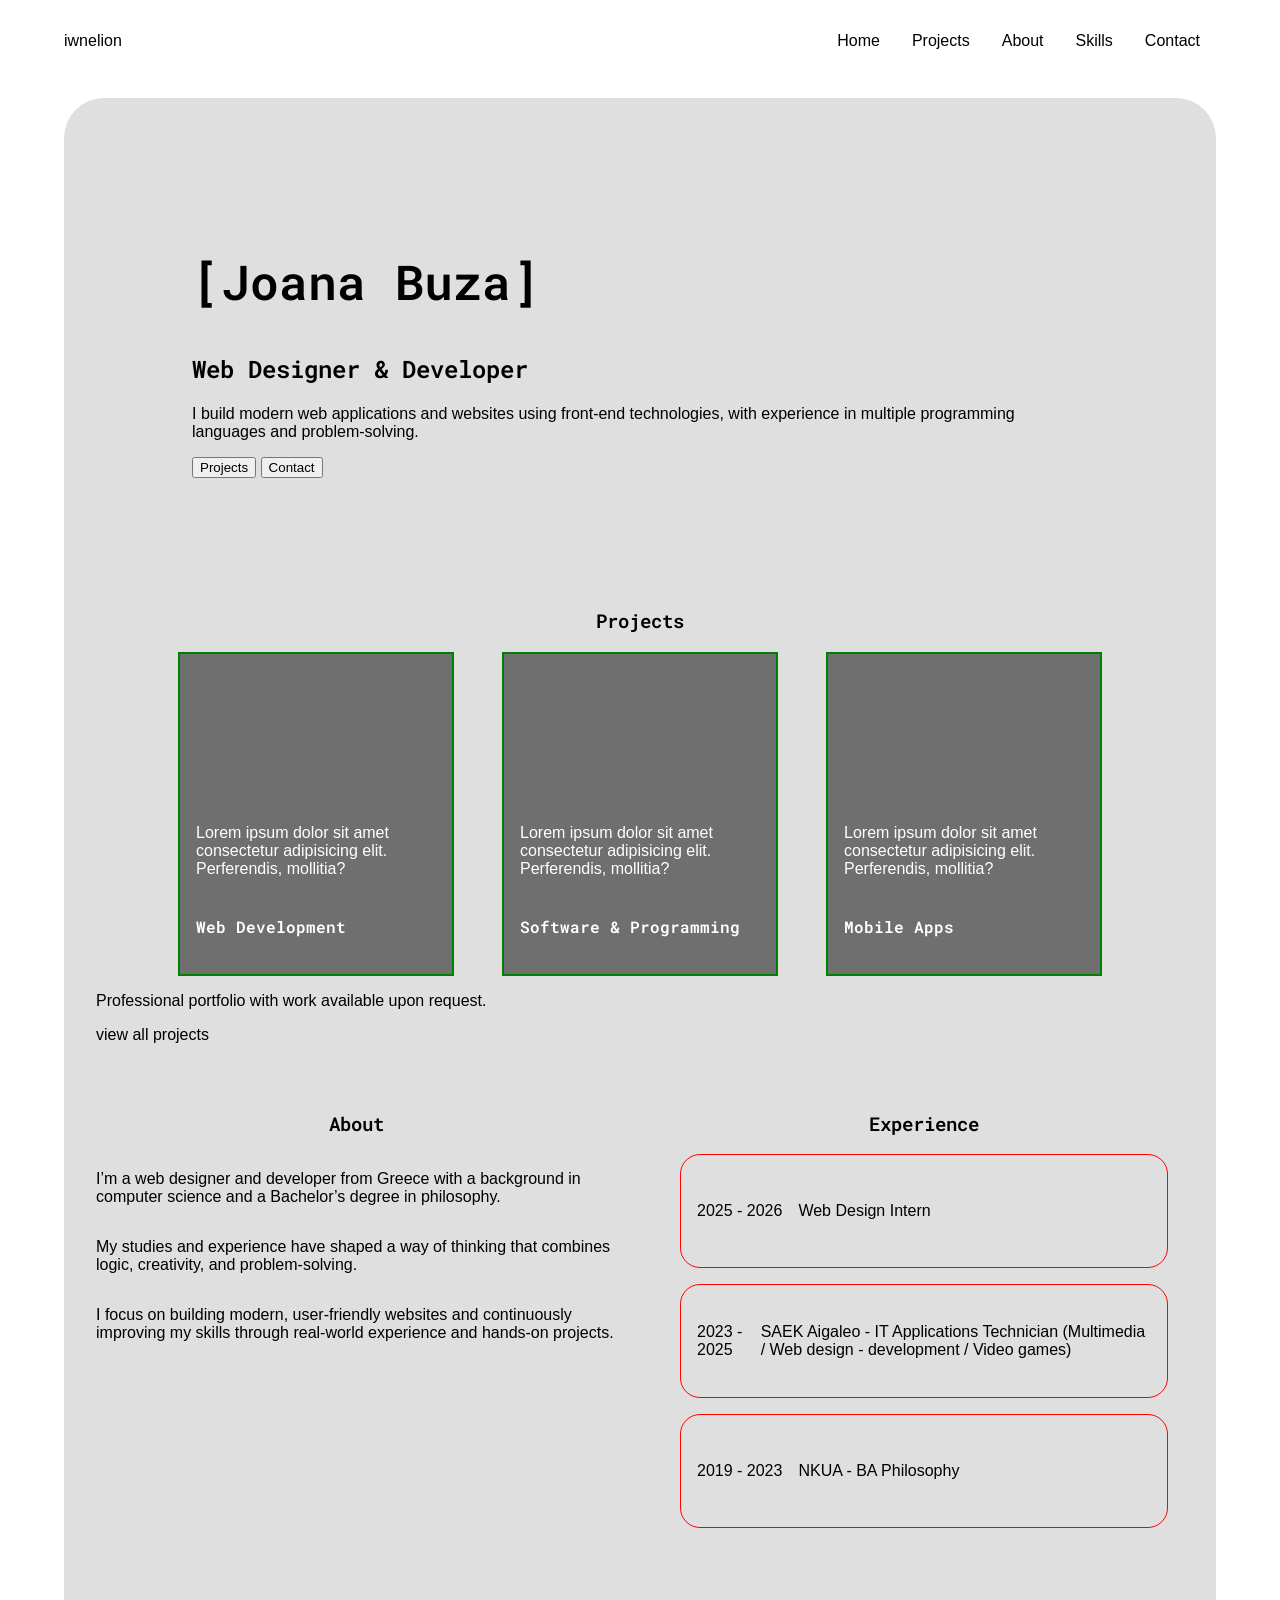
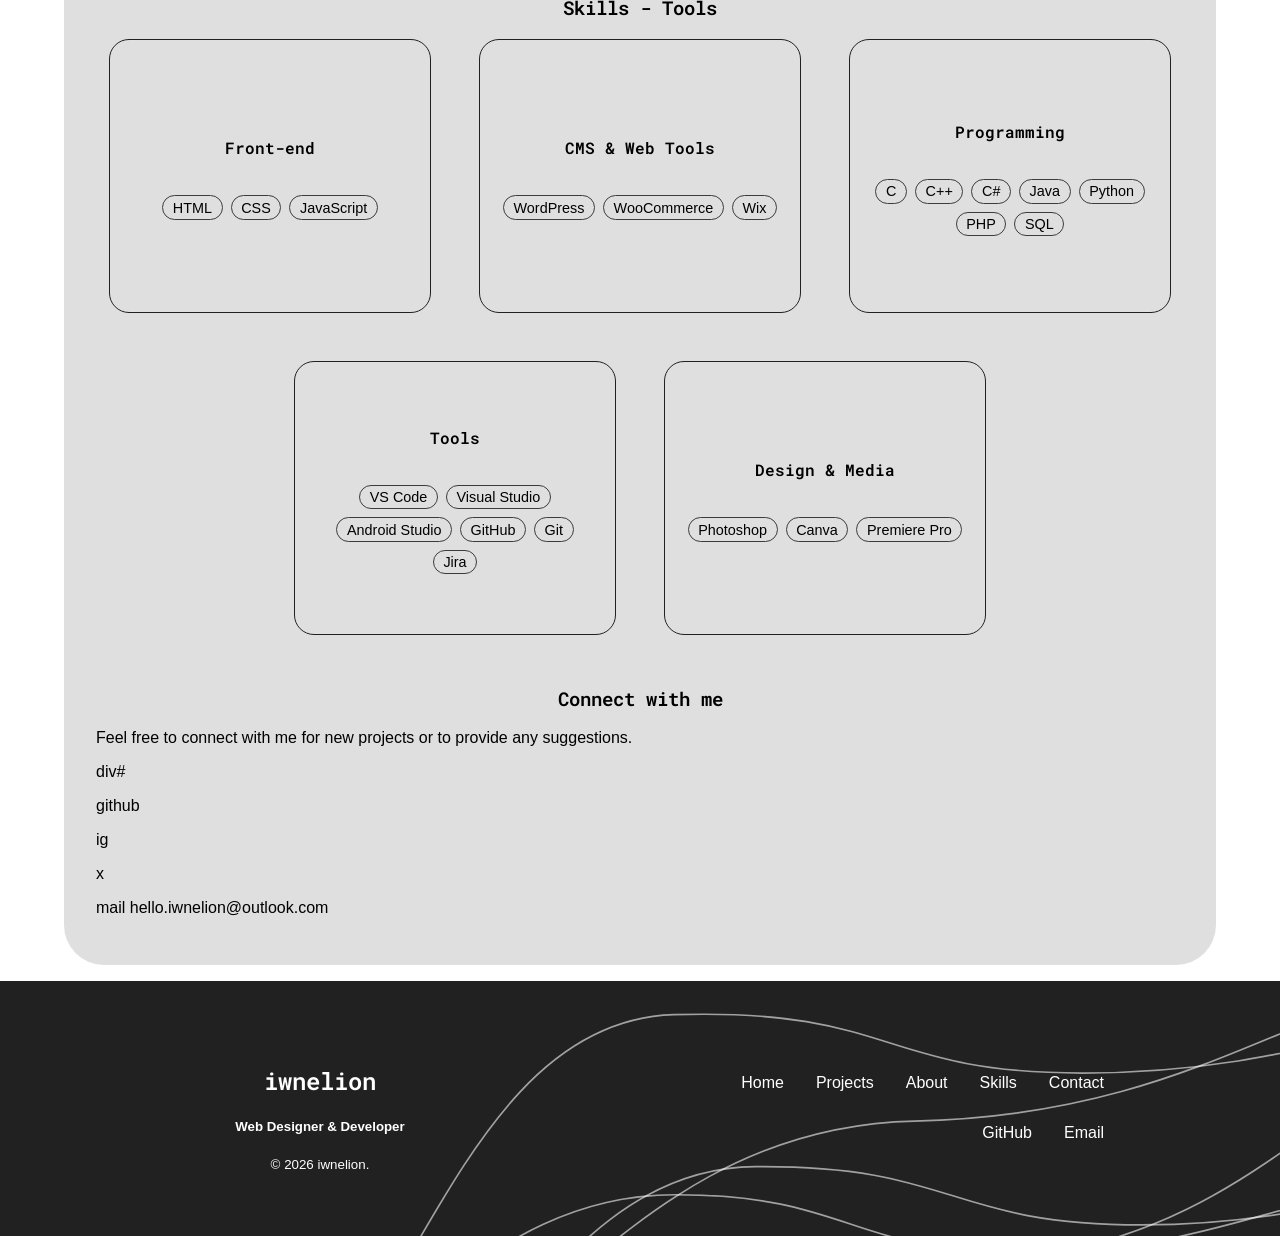
==== index.html @ 9cb90984 "added urls to nav and buttons" ====
<!DOCTYPE html>
<html lang="en">
<head>
    <meta charset="UTF-8">
    <meta name="viewport" content="width=device-width, initial-scale=1.0">
    <title>iwnelion</title>
    <link rel="stylesheet" href="styles.css">
    <link rel="preconnect" href="https://fonts.googleapis.com">
    <link rel="preconnect" href="https://fonts.gstatic.com" crossorigin>
    <link href="https://fonts.googleapis.com/css2?family=Roboto+Mono:ital,wght@0,100..700;1,100..700&display=swap" rel="stylesheet">
</head>
<body>
    <header>
            <a href="index.html">iwnelion</a>
            <nav>
                <ul>
                    <li><a href="index.html">Home</a></li>
                    <li><a href="#projects">Projects</a></li>
                    <li><a href="#about">About</a></li>
                    <li><a href="#skills">Skills</a></li>
                    <li><a href="#contact">Contact</a></li>
                </ul>
            </nav>
    </header>
    <div class="page">
        <section id="hero">
            <!-- hero -->
            <h1>[Joana Buza]</h1>
            <h2>Web Designer & Developer</h2>
            <p>I build modern web applications and websites using front-end technologies, with experience in multiple programming languages and problem-solving.</p>
            <a href="#projects"><button>Projects</button></a>
            <a href="#contact"><button>Contact</button></a>
        </section>

        <section id="projects">
            <!-- show 3 project categories -->
            <h3>Projects</h3>
            <div id="projects-box">
                <div class="project-cat">
                    <p>Lorem ipsum dolor sit amet consectetur adipisicing elit. Perferendis, mollitia?</p>
                    <h4>Web Development</h4>
                </div>
                <div class="project-cat">
                    <p>Lorem ipsum dolor sit amet consectetur adipisicing elit. Perferendis, mollitia?</p>
                    <h4>Software & Programming</h4>
                </div>
                <div class="project-cat">
                    <p>Lorem ipsum dolor sit amet consectetur adipisicing elit. Perferendis, mollitia?</p>
                    <h4>Mobile Apps</h4>
                </div>
            </div>
            <p>Professional portfolio with work available upon <a href="#">request</a>.</p>
            <p>view all projects</p>
        </section>

        <section id="about">
            <div id="about-txt">
                <h3>About</h3>
                <!-- who i am, what i do -->
                <p>I’m a web designer and developer from Greece with a background in computer science and a Bachelor’s degree in philosophy.</p>
                <p>My studies and experience have shaped a way of thinking that combines logic, creativity, and problem-solving.</p>
                <p>I focus on building modern, user-friendly websites and continuously improving my skills through real-world experience and hands-on projects.</p>
            </div>
            
            <!-- Experience / Timeline -->
            <div id="timeline">
                <h3>Experience</h3>
                <div class="exp-line">
                    <p>2025 - 2026</p>
                    <p>Web Design Intern</p>
                </div>
                
                <div class="exp-line">
                    <p>2023 - 2025</p>
                    <p>SAEK Aigaleo - IT Applications Technician (Multimedia / Web design - development / Video games)</p>
                </div>
                
                <div class="exp-line">
                    <p>2019 - 2023</p>
                    <p>NKUA - BA Philosophy</p>
                </div>
            </div>
        </section>
        
        <section id="skills">
            <h3>Skills - Tools</h3>
            <div id="skills-grid">
                <div class="skill-category">
                    <h4>Front-end</h4>
                    <p class="tools"><span>HTML</span> <span>CSS</span> <span>JavaScript</span></p>
                </div>
                
                <div class="skill-category">
                    <h4>CMS & Web Tools</h4>
                    <p class="tools"><span>WordPress</span> <span>WooCommerce</span> <span>Wix</span></p>
                </div>
                
                <div class="skill-category">
                    <h4>Programming</h4>
                    <p class="tools">
                        <span>C</span> <span>C++</span> <span>C#</span> <span>Java</span> 
                        <span>Python</span> <span>PHP</span> <span>SQL</span>
                    </p>
                </div>
                
                <div class="skill-category">
                    <h4>Tools</h4>
                    <p class="tools">
                        <span>VS Code</span> <span>Visual Studio</span> <span>Android Studio</span> 
                        <span>GitHub</span> <span>Git</span> <span>Jira</span>
                    </p>
                </div>
                
                <div class="skill-category">
                    <h4>Design & Media</h4>
                    <p class="tools"><span>Photoshop</span> <span>Canva</span> <span>Premiere Pro</span></p>
                </div>
            </div>
        </section>
        
        <section id="contact">
            <h3>Connect with me</h3>
            <p>Feel free to connect with me for new projects or to provide any suggestions.</p>
            div#
            <p>github</p>
            <p>ig</p>
            <p>x</p>
            <p>mail hello.iwnelion@outlook.com</p>
        </section>
    </div>

    <footer>
        <div class="footer-col">
            <div id="info">
                <h2><a href="index.html">iwnelion</a></h2>
                <h5>Web Designer & Developer</h5>
            </div>
            <small>© 2026 <a href="index.html">iwnelion</a>.</small>
        </div>
        <div class="footer-col">
            <div id="footer-menu">
                <ul>
                    <li><a href="index.html">Home</a></li>
                    <li><a href="#projects">Projects</a></li>
                    <li><a href="#about">About</a></li>
                    <li><a href="#skills">Skills</a></li>
                    <li><a href="#contact">Contact</a></li>
                </ul>
            </div>
            <div id="handles">
                <ul>
                    <li><a href="https://github.com/iwnelion">GitHub</a></li>
                    <li><a href="mailto:hello.iwnelion@outlook.com">Email</a></li>
                </ul>
            </div>
        </div>
    </footer>
</body>
</html>
---- styles.css ----
/* variables */
:root{
    --white-bckgr: #fff; 
    --skills-cards-bckgr: rgb(33, 33, 33);
}

/* global */
body{
    font-family: 'Open Sans', sans-serif;
    margin: 0;
}
.page{
    margin: 1rem 4rem;
    padding: 1rem 2rem;
    border-radius: 40px;
    background-color: #dfdfdf;
}
h1, h2, h3, h4{
    font-family: 'Roboto Mono', sans-serif;
    font-weight: 600;
}
h3{
    text-align: center;
}
a{
    text-decoration: none;
    color: #000;
}
#projects, #about, #skills, #contact{
    padding: 1rem 0;
}

/* header */
header{
    padding: 1rem 4rem;
}
header, nav ul{
    display: flex;
    flex-direction: row;
    justify-content: space-between;
    align-items: center;
}
header a{
    font-size: 1rem;
}
ul{
    list-style: none;
}
ul li a{
    padding: 1em;
}

/* home - hero */
#hero{
    padding: 6rem;
}
#hero h1{
    font-size: 3rem;
}
#hero h2{
    font-size: 1.5rem;
}

/* home - projects */
#projects #projects-box{
    display: flex;
    flex-direction: row;
    flex-wrap: wrap;
    justify-content: center;
    gap: 3rem;
}
.project-cat{
    border: 2px solid green;
    flex-basis: 15rem;
    padding: 1rem;
    display: flex;
    flex-direction: column;
    justify-content: flex-end;
    background-image: url(https://placecats.com/400/400);
    background-repeat: no-repeat;
    background-position: center;
    min-height: 18rem;
    min-width: 14rem;
    color: var(--white-bckgr);
    position: relative;
    overflow: hidden;
}
.project-cat::before {
    content: "";
    position: absolute;
    inset: 0;
    background: rgba(0, 0, 0, 0.5);
    z-index: 0;
}
.project-cat > * {
    position: relative;
    z-index: 1;
}

/* home - about */
#about{
    display: flex;
    gap: 3rem;
}
#about-txt{
    display: flex;
    flex-direction: column;
    flex: 1;
}
#timeline{
    flex: 1;
}
.exp-line{
    display: flex;
    gap: 1rem;
    flex-wrap: nowrap;
    border: 1px solid red;
    border-radius: 20px;
    min-height: 5rem;
    max-width: 30rem;
    padding: 1rem;
    margin: 1rem;
    align-items: center;
}

/* home - skills */
#skills-grid{
    display: flex;
    flex-direction: row;
    flex-wrap: wrap;
    justify-content: center;
    gap: 3rem;
}
.skill-category{
    border: 1px solid var(--skills-cards-bckgr);
    flex: 0 1 18rem;
    min-height: 15rem;
    display: flex;
    flex-direction: column;
    justify-content: center;
    align-items: center;
    text-align: center;
    border-radius: 20px;
    padding: 1rem;
}
.skill-category:hover{
    background-color: var(--skills-cards-bckgr);
    color: var(--white-bckgr);
    
}
.tools{
    display: flex;
    flex-wrap: wrap;
    gap: 0.5rem;
    justify-content: center;
}
.tools span{
    padding: 0.2rem 0.6rem;
    border: 1px solid rgb(60, 60, 60);
    border-radius: 999px;
    font-size: 0.9rem;
}
.tools span:hover{
    background-color: var(--white-bckgr);
    color: var(--skills-cards-bckgr);
}

/* footer */
footer{
    display: flex;
    flex-direction: row;
    align-items: center;
    background-color: var(--skills-cards-bckgr);
    background-image: url(imgs/Curve_Line_2.svg);
    background-position: center;
    background-size: cover;
    background-repeat: no-repeat;
    padding: 4rem 10rem;
    color: var(--white-bckgr);
    justify-content: space-between;
}
.footer-col{
    display: flex;
    flex-direction: column;
    justify-content: space-between;
    align-items: center;
}
#info{
    text-align: center;
}
#footer-menu ul, #handles ul{
    display: flex;
    flex-direction: row;
    justify-content: space-between;
}
#footer-menu ul a, #handles ul a{
    text-align: right;
}
.footer-col:first-child{
    flex: 1;
}
.footer-col:last-child{
    flex: 2;
    align-items: flex-end;
    text-align: right;
}
footer a{
    color: var(--white-bckgr);
}
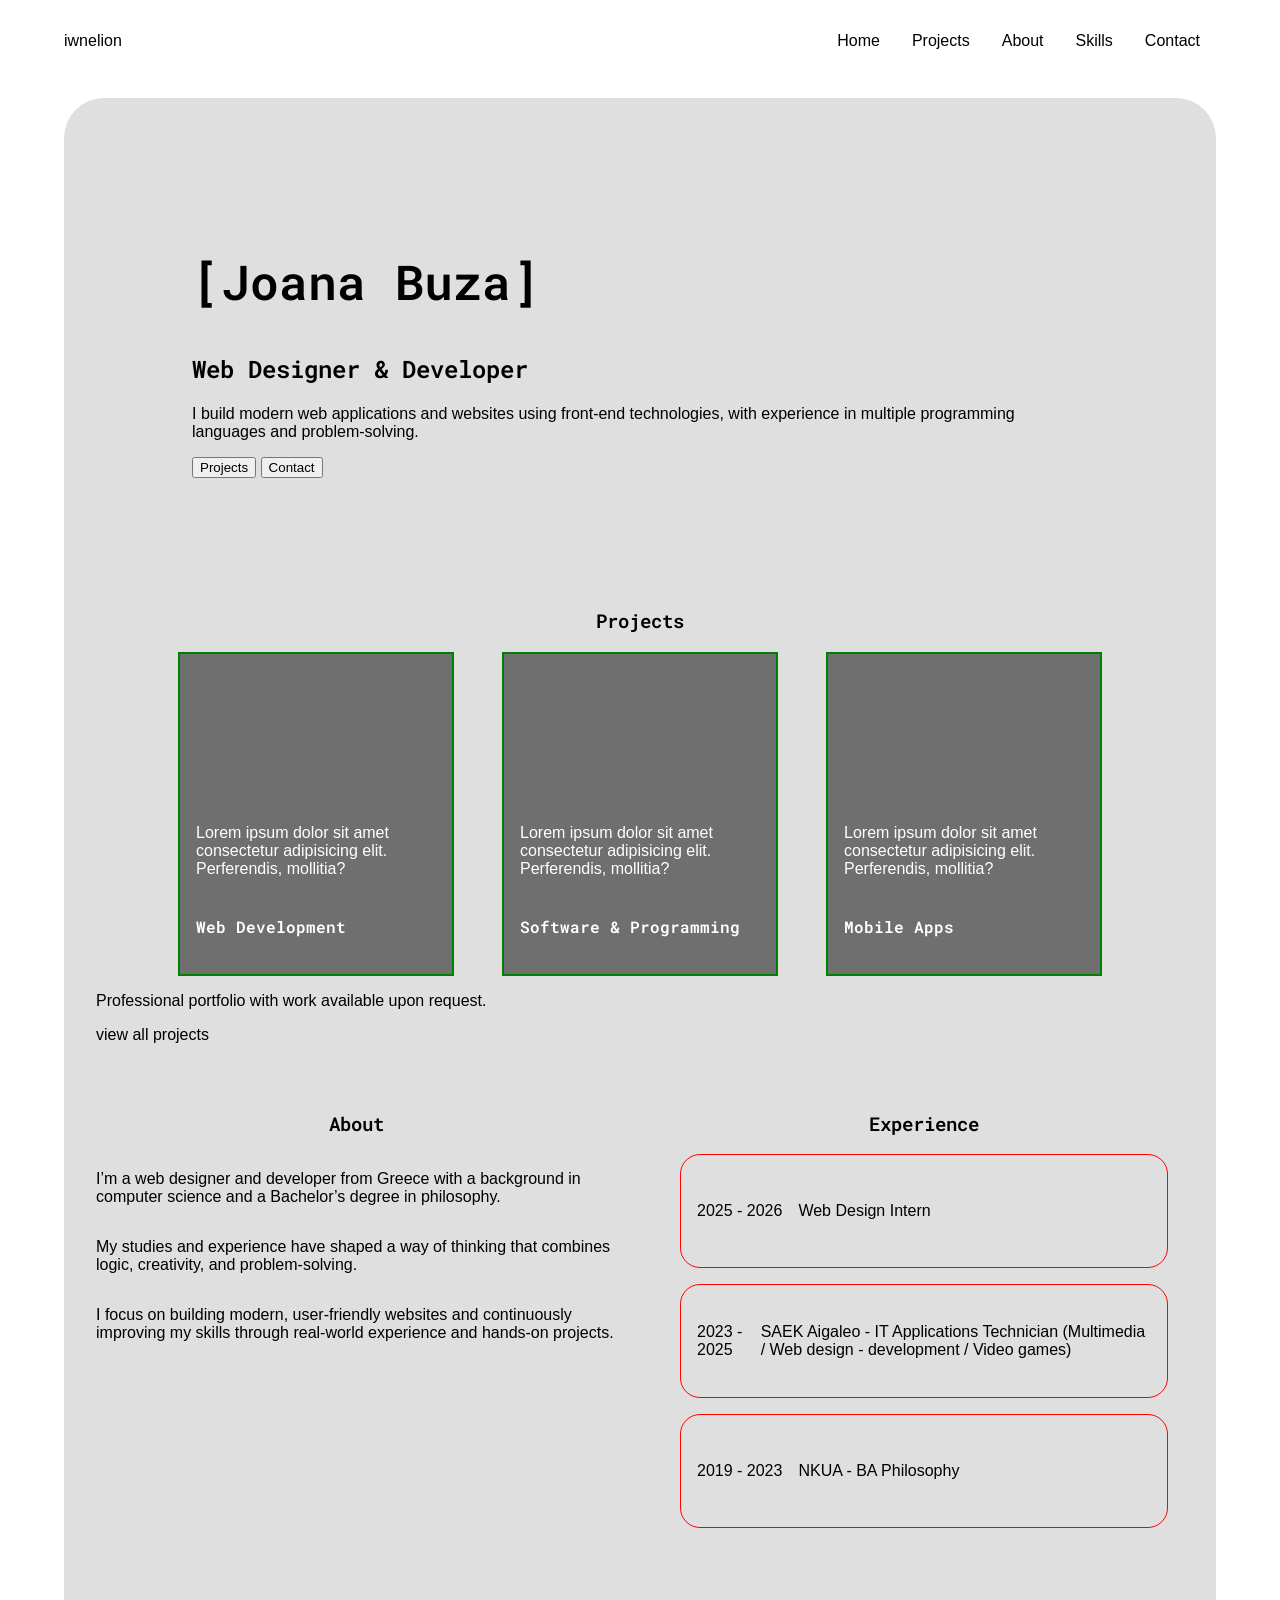
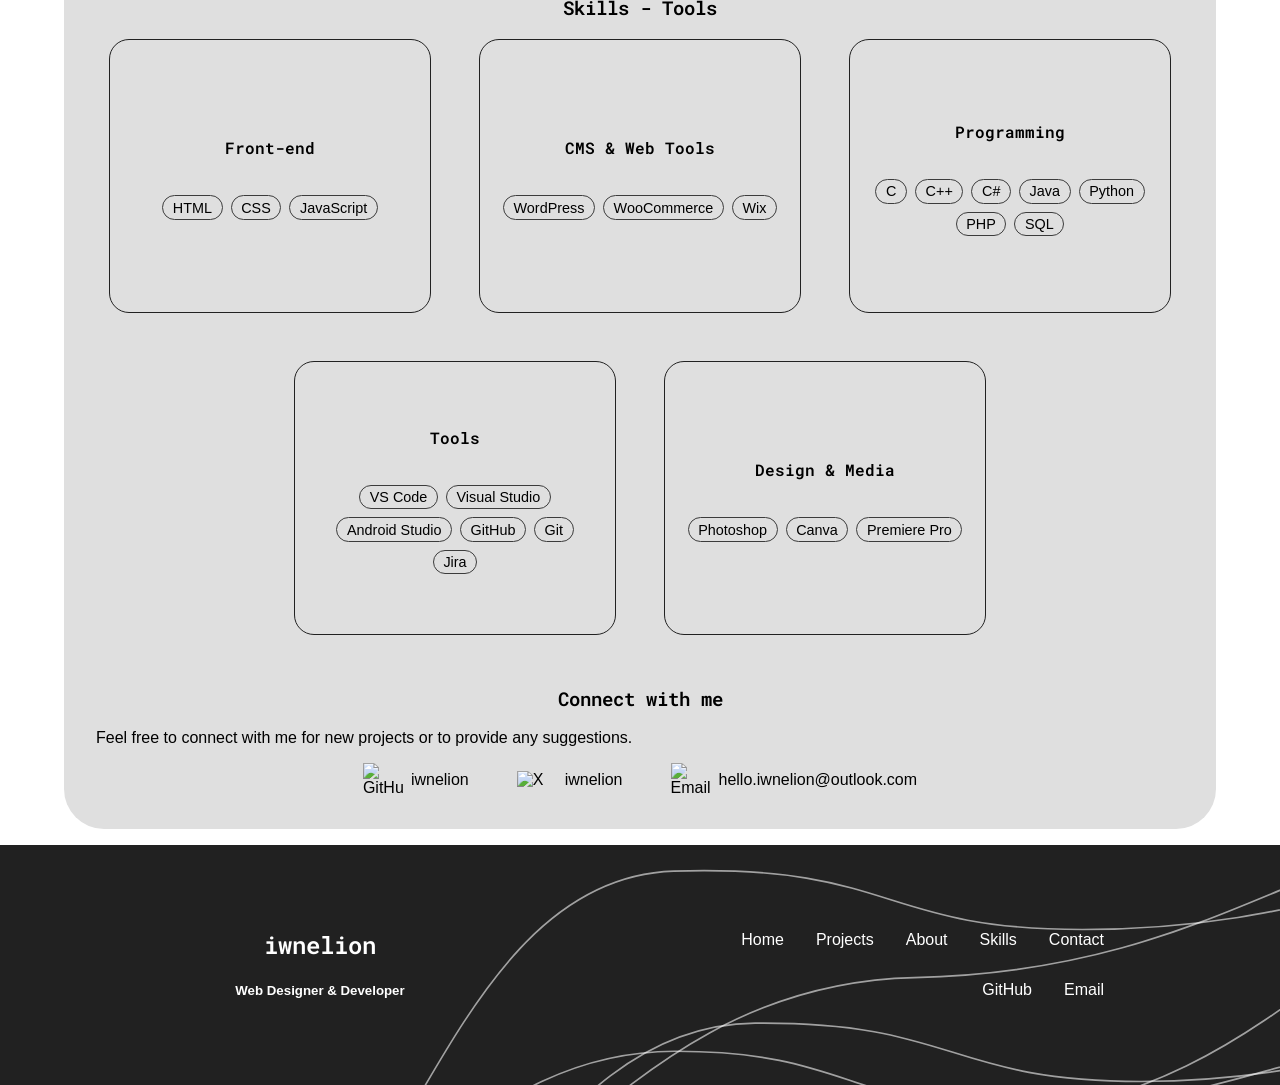
==== commit f1700358: "changed the layout for the contact section" ====
--- a/index.html
+++ b/index.html
@@ -121,11 +121,20 @@
         <section id="contact">
             <h3>Connect with me</h3>
             <p>Feel free to connect with me for new projects or to provide any suggestions.</p>
-            div#
-            <p>github</p>
-            <p>ig</p>
-            <p>x</p>
-            <p>mail hello.iwnelion@outlook.com</p>
+            <div id="connect">
+                <a href="https://github.com/iwnelion" class="icon-box">
+                    <img src="imgs/github.png" alt="GitHub">
+                    <span>iwnelion</span>
+                </a>
+                <a href="https://x.com/iwnelion" class="icon-box">
+                    <img src="imgs/x.svg" alt="X">
+                    <span>iwnelion</span>
+                </a>
+                <a href="hello.iwnelion@outlook.com" class="icon-box">
+                    <img src="imgs/email.png" alt="Email">
+                    <span>hello.iwnelion@outlook.com</span>
+                </a>
+            </div>
         </section>
     </div>
 
@@ -135,7 +144,6 @@
                 <h2><a href="index.html">iwnelion</a></h2>
                 <h5>Web Designer & Developer</h5>
             </div>
-            <small>© 2026 <a href="index.html">iwnelion</a>.</small>
         </div>
         <div class="footer-col">
             <div id="footer-menu">
--- a/styles.css
+++ b/styles.css
@@ -165,6 +165,22 @@
     color: var(--skills-cards-bckgr);
 }
 
+/* home - contact */
+#connect{
+    display: flex;
+    justify-content: center;
+    gap: 3rem;
+}
+#connect img{
+    width: 40px;
+    height: auto;
+}
+.icon-box{
+    display: inline-flex;
+    align-items: center;
+    gap: 0.5rem;
+}
+
 /* footer */
 footer{
     display: flex;
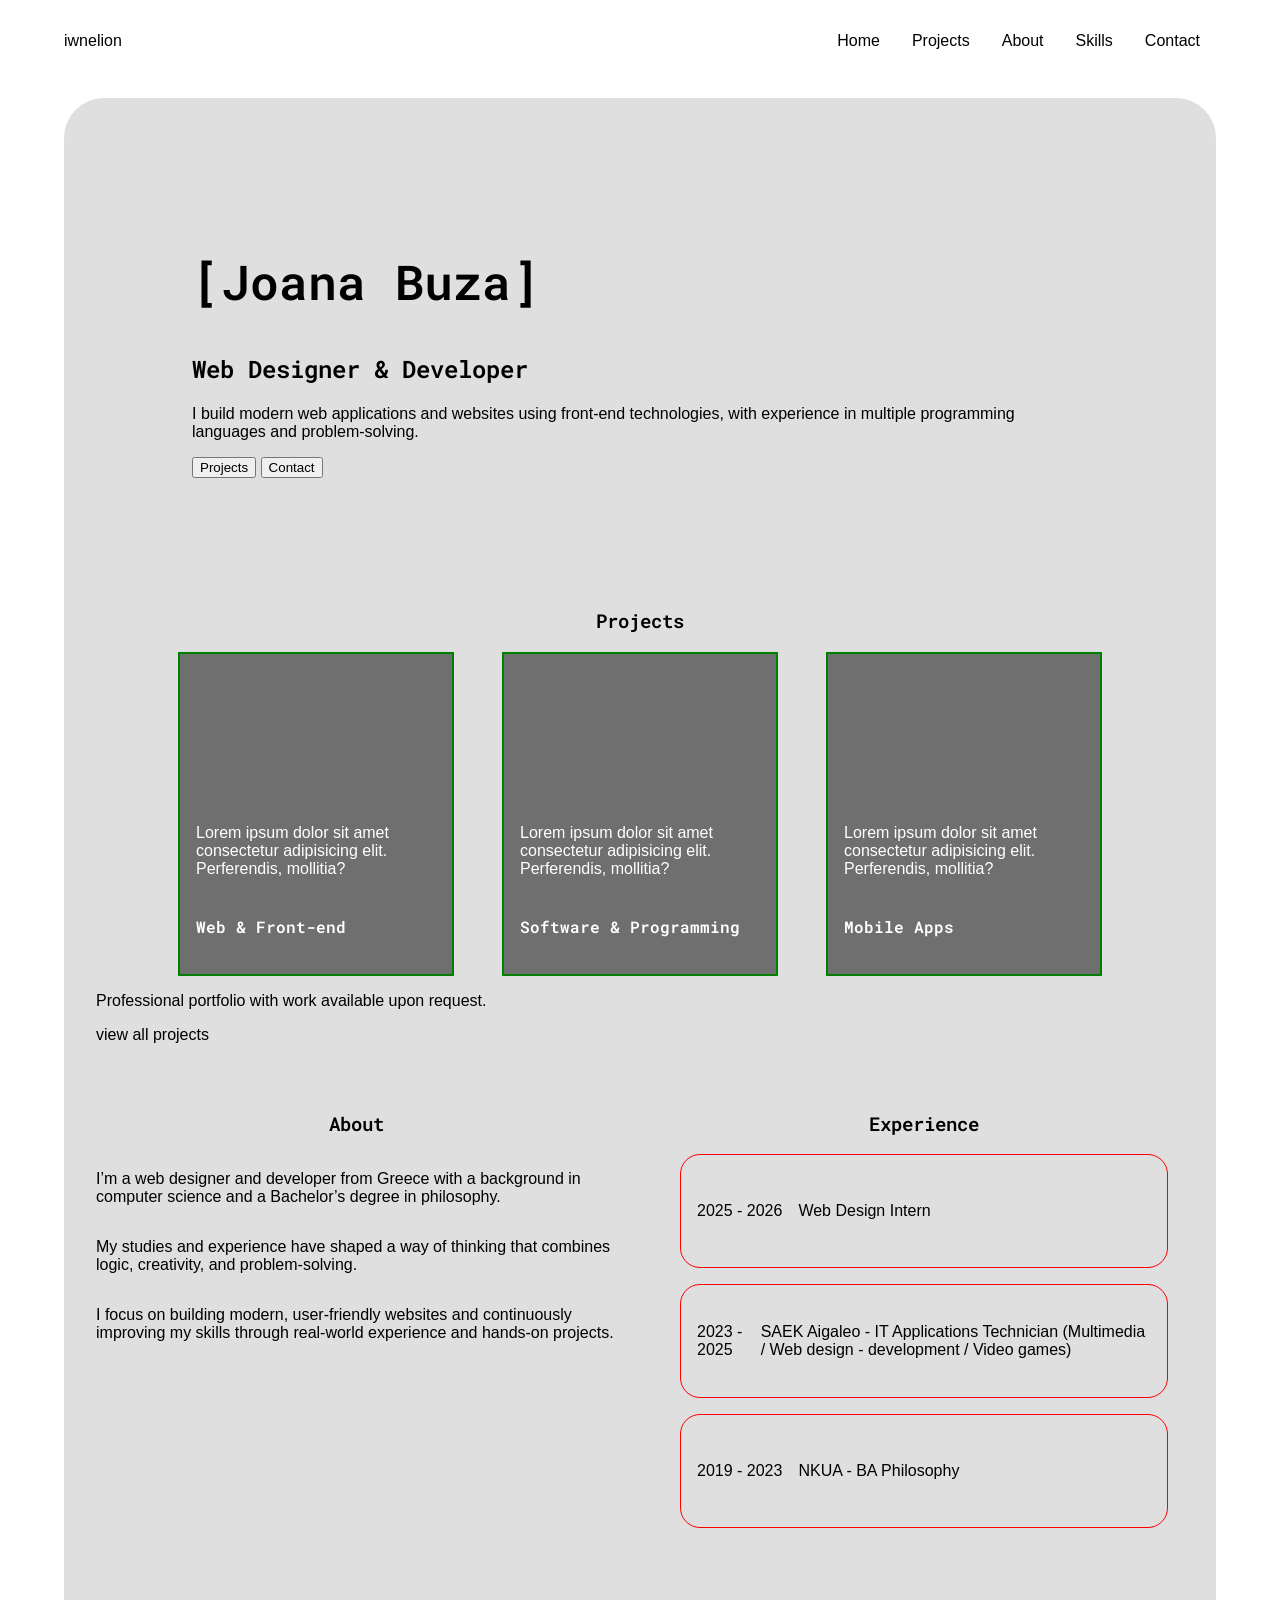
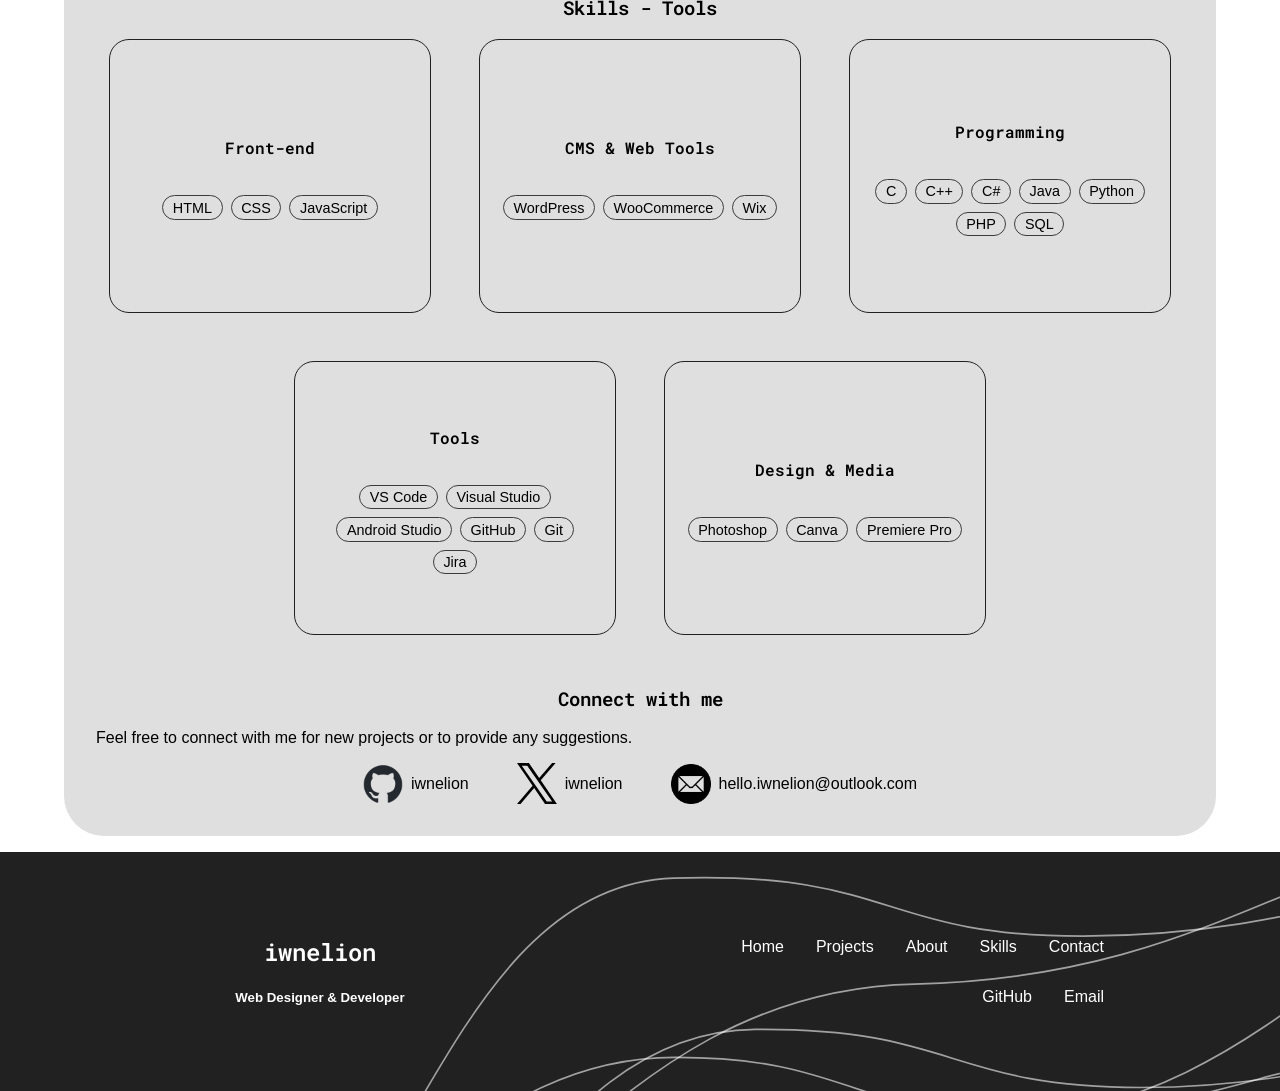
==== commit eda4486a: "changed the project category name of web dev" ====
--- a/index.html
+++ b/index.html
@@ -38,7 +38,7 @@
             <div id="projects-box">
                 <div class="project-cat">
                     <p>Lorem ipsum dolor sit amet consectetur adipisicing elit. Perferendis, mollitia?</p>
-                    <h4>Web Development</h4>
+                    <h4>Web & Front-end</h4>
                 </div>
                 <div class="project-cat">
                     <p>Lorem ipsum dolor sit amet consectetur adipisicing elit. Perferendis, mollitia?</p>
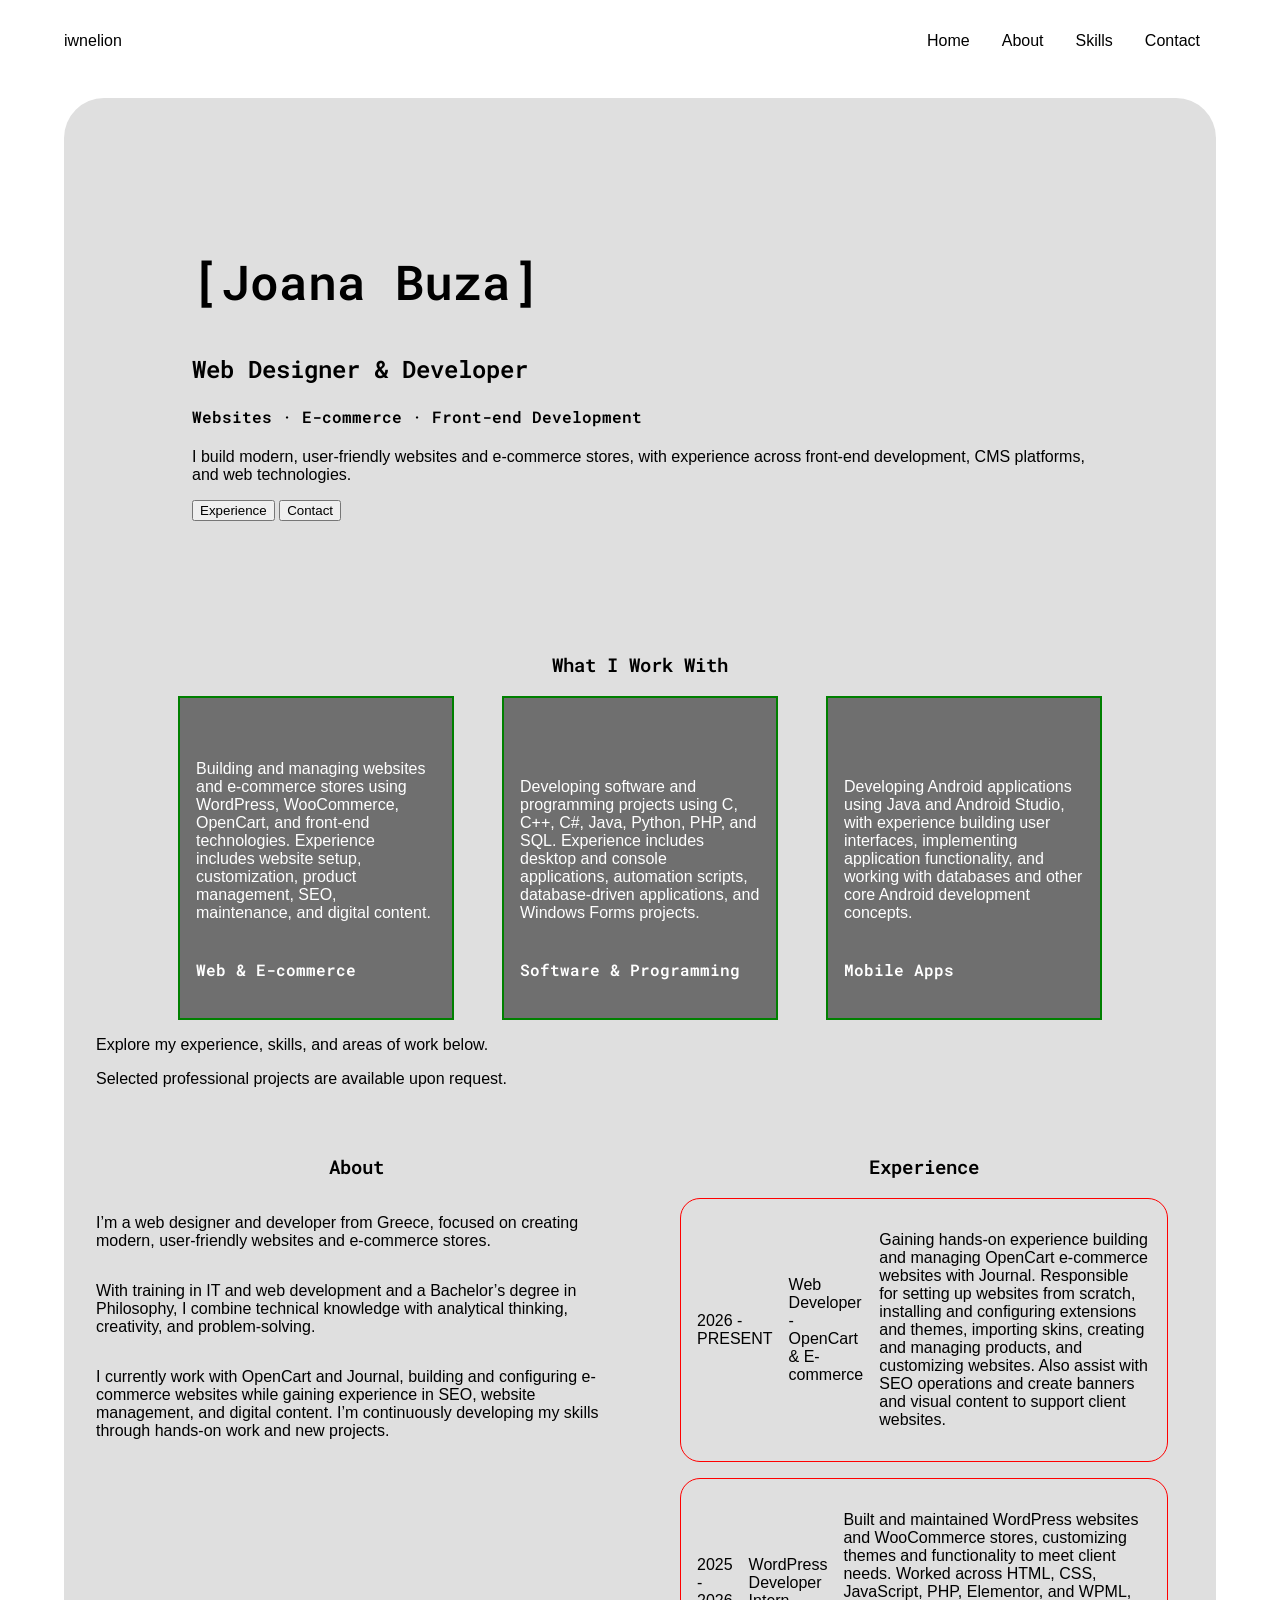
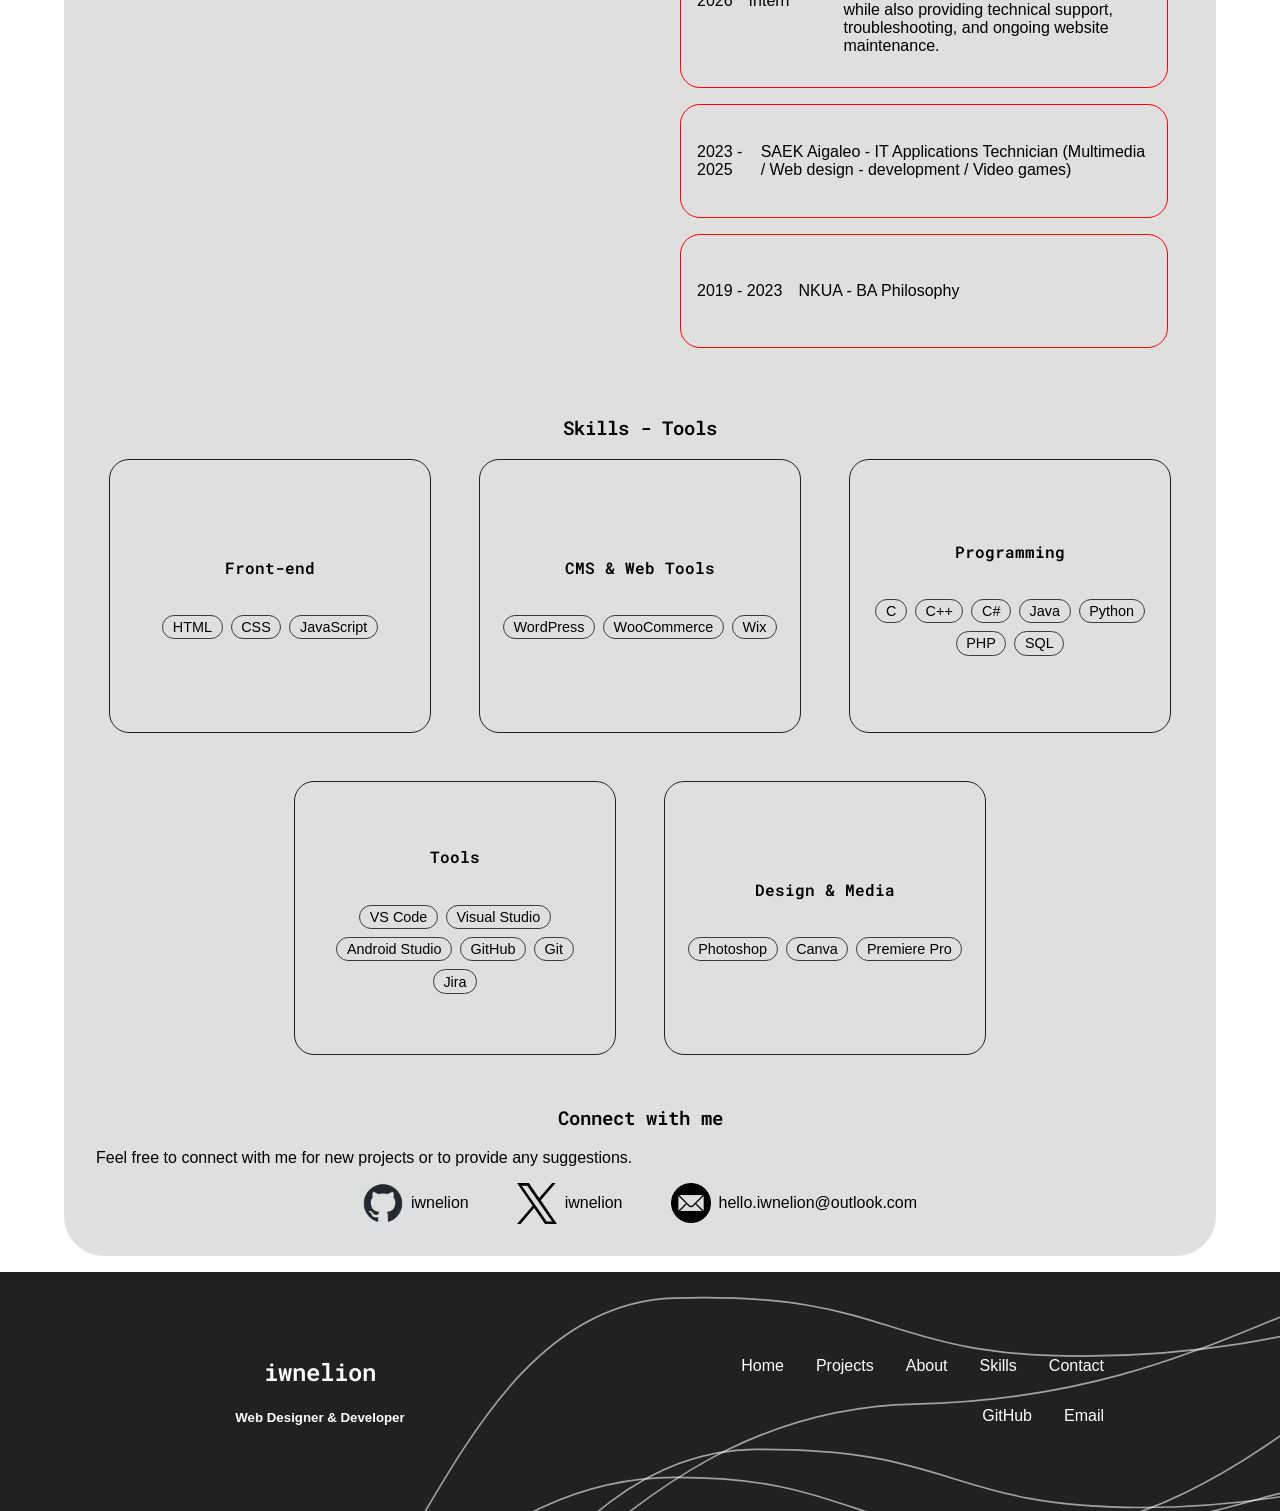
==== commit 89199e97: "changed the portfolio hero, work, about, and experience content" ====
--- a/index.html
+++ b/index.html
@@ -15,7 +15,6 @@
             <nav>
                 <ul>
                     <li><a href="index.html">Home</a></li>
-                    <li><a href="#projects">Projects</a></li>
                     <li><a href="#about">About</a></li>
                     <li><a href="#skills">Skills</a></li>
                     <li><a href="#contact">Contact</a></li>
@@ -27,47 +26,56 @@
             <!-- hero -->
             <h1>[Joana Buza]</h1>
             <h2>Web Designer & Developer</h2>
-            <p>I build modern web applications and websites using front-end technologies, with experience in multiple programming languages and problem-solving.</p>
-            <a href="#projects"><button>Projects</button></a>
+            <h4>Websites · E-commerce · Front-end Development</h4>
+            <p>I build modern, user-friendly websites and e-commerce stores, with experience across front-end development, CMS platforms, and web technologies.</p>
+            <a href="#about"><button>Experience</button></a>
             <a href="#contact"><button>Contact</button></a>
         </section>
 
-        <section id="projects">
+        <section id="work">
             <!-- show 3 project categories -->
-            <h3>Projects</h3>
-            <div id="projects-box">
-                <div class="project-cat">
-                    <p>Lorem ipsum dolor sit amet consectetur adipisicing elit. Perferendis, mollitia?</p>
-                    <h4>Web & Front-end</h4>
+            <h3>What I Work With</h3>
+            <div id="work-box">
+                <div class="work-cat">
+                    <p>Building and managing websites and e-commerce stores using WordPress, WooCommerce, OpenCart, and front-end technologies. Experience includes website setup, customization, product management, SEO, maintenance, and digital content.</p>
+                    <h4>Web & E-commerce</h4>
                 </div>
-                <div class="project-cat">
-                    <p>Lorem ipsum dolor sit amet consectetur adipisicing elit. Perferendis, mollitia?</p>
+                <div class="work-cat">
+                    <p>Developing software and programming projects using C, C++, C#, Java, Python, PHP, and SQL. Experience includes desktop and console applications, automation scripts, database-driven applications, and Windows Forms projects.</p>
                     <h4>Software & Programming</h4>
                 </div>
-                <div class="project-cat">
-                    <p>Lorem ipsum dolor sit amet consectetur adipisicing elit. Perferendis, mollitia?</p>
+                <div class="work-cat">
+                    <p>Developing Android applications using Java and Android Studio, with experience building user interfaces, implementing application functionality, and working with databases and other core Android development concepts.</p>
                     <h4>Mobile Apps</h4>
                 </div>
             </div>
-            <p>Professional portfolio with work available upon <a href="#">request</a>.</p>
-            <p>view all projects</p>
+            <p>Explore my experience, skills, and areas of work below.</p>
+            <p>Selected professional projects are available upon request.</p>
         </section>
 
         <section id="about">
             <div id="about-txt">
                 <h3>About</h3>
                 <!-- who i am, what i do -->
-                <p>I’m a web designer and developer from Greece with a background in computer science and a Bachelor’s degree in philosophy.</p>
-                <p>My studies and experience have shaped a way of thinking that combines logic, creativity, and problem-solving.</p>
-                <p>I focus on building modern, user-friendly websites and continuously improving my skills through real-world experience and hands-on projects.</p>
+                <p>I’m a web designer and developer from Greece, focused on creating modern, user-friendly websites and e-commerce stores.</p>
+
+                <p>With training in IT and web development and a Bachelor’s degree in Philosophy, I combine technical knowledge with analytical thinking, creativity, and problem-solving.</p>
+
+                <p>I currently work with OpenCart and Journal, building and configuring e-commerce websites while gaining experience in SEO, website management, and digital content. I’m continuously developing my skills through hands-on work and new projects.</p>
             </div>
             
             <!-- Experience / Timeline -->
             <div id="timeline">
                 <h3>Experience</h3>
                 <div class="exp-line">
+                    <p>2026 - PRESENT</p>
+                    <p>Web Developer - OpenCart & E-commerce</p>
+                    <p>Gaining hands-on experience building and managing OpenCart e-commerce websites with Journal. Responsible for setting up websites from scratch, installing and configuring extensions and themes, importing skins, creating and managing products, and customizing websites. Also assist with SEO operations and create banners and visual content to support client websites.</p>
+                </div>
+                <div class="exp-line">
                     <p>2025 - 2026</p>
-                    <p>Web Design Intern</p>
+                    <p>WordPress Developer Intern</p>
+                    <p>Built and maintained WordPress websites and WooCommerce stores, customizing themes and functionality to meet client needs. Worked across HTML, CSS, JavaScript, PHP, Elementor, and WPML, while also providing technical support, troubleshooting, and ongoing website maintenance.</p>
                 </div>
                 
                 <div class="exp-line">
--- a/styles.css
+++ b/styles.css
@@ -26,7 +26,7 @@
     text-decoration: none;
     color: #000;
 }
-#projects, #about, #skills, #contact{
+#work, #about, #skills, #contact{
     padding: 1rem 0;
 }
 
@@ -61,15 +61,15 @@
     font-size: 1.5rem;
 }
 
-/* home - projects */
-#projects #projects-box{
+/* home - work */
+#work #work-box{
     display: flex;
     flex-direction: row;
     flex-wrap: wrap;
     justify-content: center;
     gap: 3rem;
 }
-.project-cat{
+.work-cat{
     border: 2px solid green;
     flex-basis: 15rem;
     padding: 1rem;
@@ -85,14 +85,14 @@
     position: relative;
     overflow: hidden;
 }
-.project-cat::before {
+.work-cat::before {
     content: "";
     position: absolute;
     inset: 0;
     background: rgba(0, 0, 0, 0.5);
     z-index: 0;
 }
-.project-cat > * {
+.work-cat > * {
     position: relative;
     z-index: 1;
 }
@@ -222,4 +222,29 @@
 }
 footer a{
     color: var(--white-bckgr);
+}
+
+/* web-frontend - cards */
+.project-card{
+    background-color: white;
+    border: 1px solid gray;
+    border-radius: 40px;
+    padding: 2rem;
+    display: flex;
+    flex-direction: column;
+    justify-content: space-between;
+    min-height: 300px;
+}
+.project-card .project-type{
+    text-align: right;
+}
+.project-card h3{
+    text-align: left;
+}
+.project-card .tech-pill{
+    padding: 0.2rem 0.6rem;
+    border: 1px solid rgb(60, 60, 60);
+    margin: auto 0.2rem;
+    border-radius: 999px;
+    font-size: 0.5rem;
 }
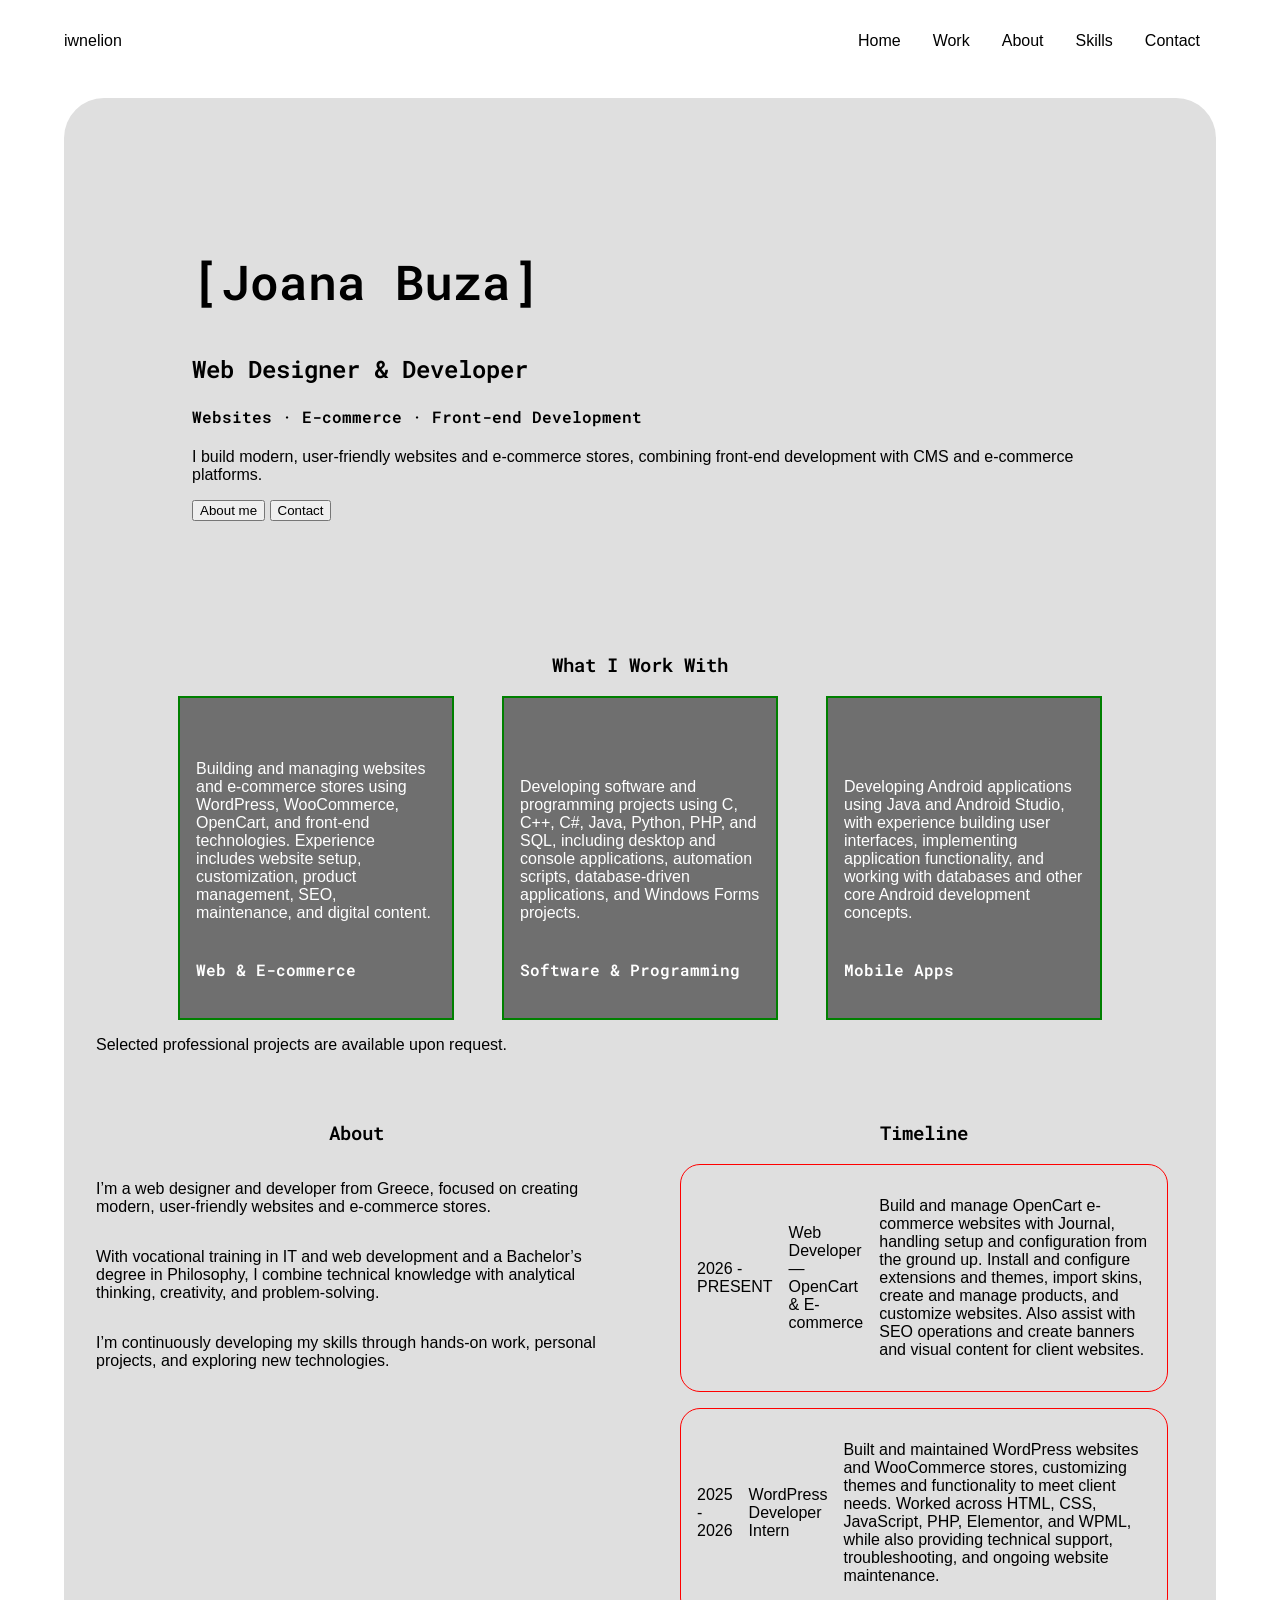
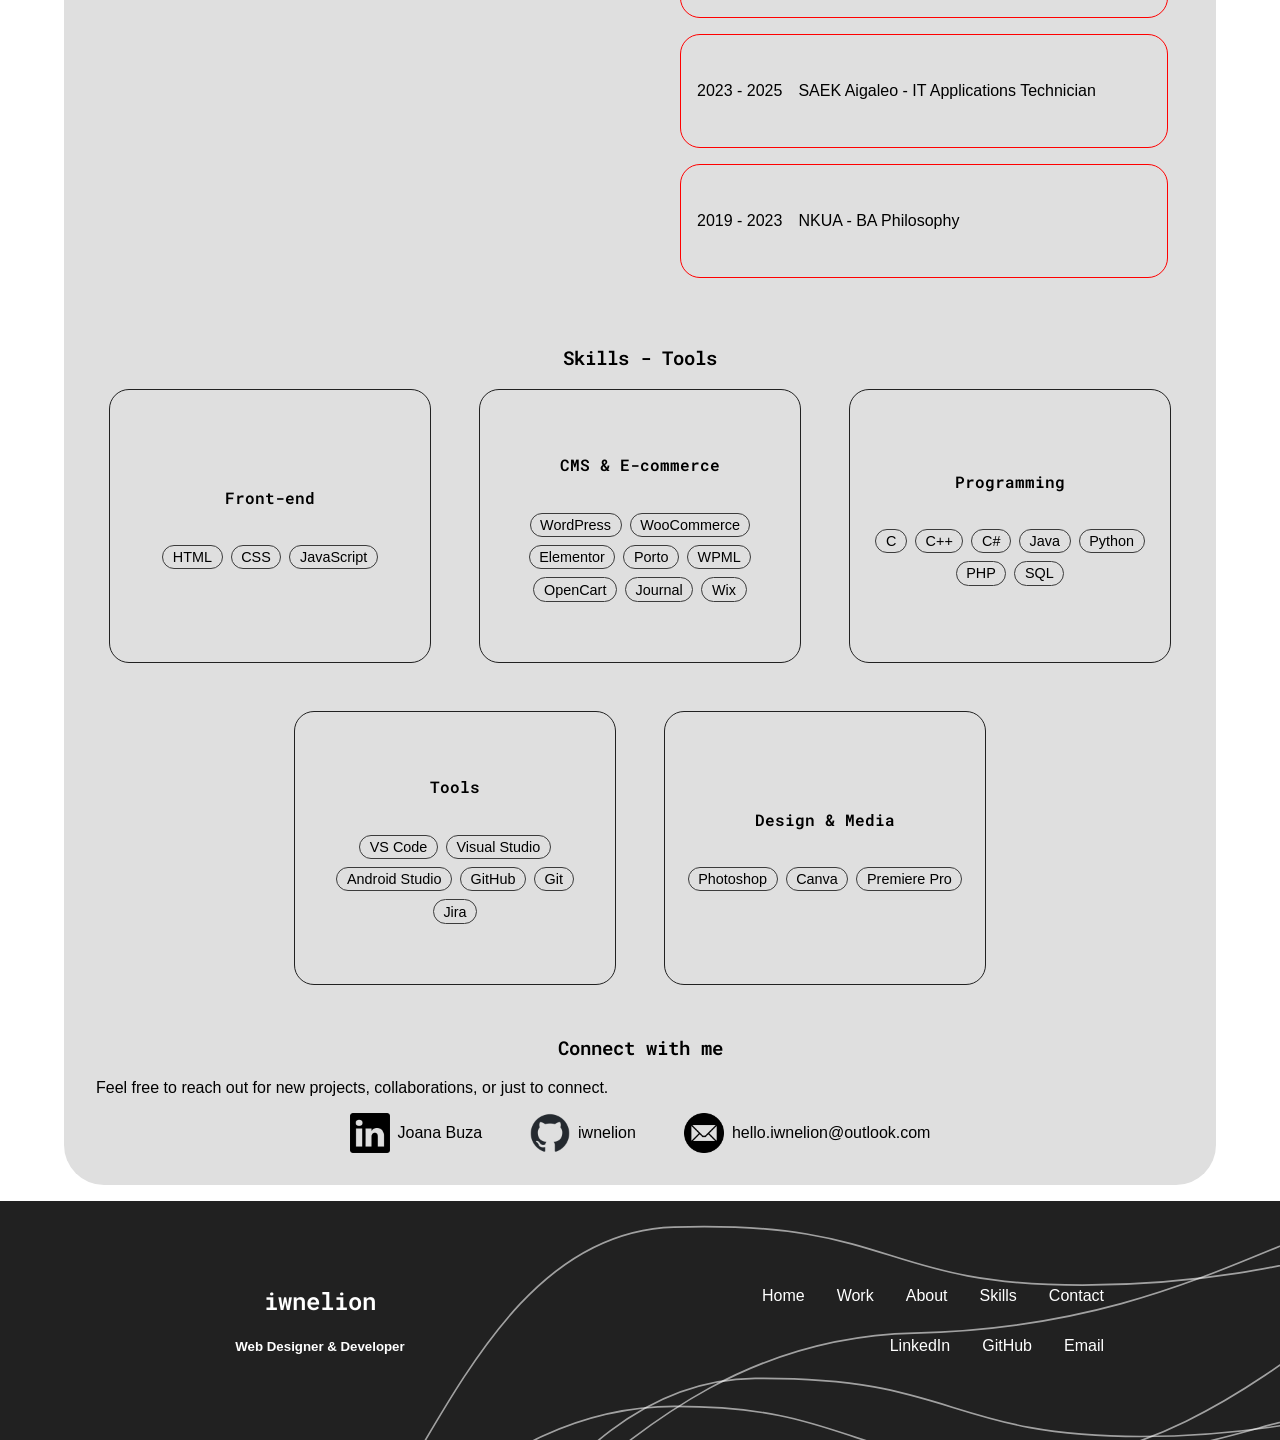
==== commit 4d7ac014: "changed work descriptions, timeline content, and contact links" ====
--- a/index.html
+++ b/index.html
@@ -15,6 +15,7 @@
             <nav>
                 <ul>
                     <li><a href="index.html">Home</a></li>
+                    <li><a href="#work">Work</a></li>
                     <li><a href="#about">About</a></li>
                     <li><a href="#skills">Skills</a></li>
                     <li><a href="#contact">Contact</a></li>
@@ -27,13 +28,13 @@
             <h1>[Joana Buza]</h1>
             <h2>Web Designer & Developer</h2>
             <h4>Websites · E-commerce · Front-end Development</h4>
-            <p>I build modern, user-friendly websites and e-commerce stores, with experience across front-end development, CMS platforms, and web technologies.</p>
-            <a href="#about"><button>Experience</button></a>
+            <p>I build modern, user-friendly websites and e-commerce stores, combining front-end development with CMS and e-commerce platforms.</p>
+            <a href="#about"><button>About me</button></a>
             <a href="#contact"><button>Contact</button></a>
         </section>
 
         <section id="work">
-            <!-- show 3 project categories -->
+            <!-- areas of work -->
             <h3>What I Work With</h3>
             <div id="work-box">
                 <div class="work-cat">
@@ -41,7 +42,7 @@
                     <h4>Web & E-commerce</h4>
                 </div>
                 <div class="work-cat">
-                    <p>Developing software and programming projects using C, C++, C#, Java, Python, PHP, and SQL. Experience includes desktop and console applications, automation scripts, database-driven applications, and Windows Forms projects.</p>
+                    <p>Developing software and programming projects using C, C++, C#, Java, Python, PHP, and SQL, including desktop and console applications, automation scripts, database-driven applications, and Windows Forms projects.</p>
                     <h4>Software & Programming</h4>
                 </div>
                 <div class="work-cat">
@@ -49,7 +50,6 @@
                     <h4>Mobile Apps</h4>
                 </div>
             </div>
-            <p>Explore my experience, skills, and areas of work below.</p>
             <p>Selected professional projects are available upon request.</p>
         </section>
 
@@ -59,18 +59,18 @@
                 <!-- who i am, what i do -->
                 <p>I’m a web designer and developer from Greece, focused on creating modern, user-friendly websites and e-commerce stores.</p>
 
-                <p>With training in IT and web development and a Bachelor’s degree in Philosophy, I combine technical knowledge with analytical thinking, creativity, and problem-solving.</p>
+                <p>With vocational training in IT and web development and a Bachelor’s degree in Philosophy, I combine technical knowledge with analytical thinking, creativity, and problem-solving.</p>
 
-                <p>I currently work with OpenCart and Journal, building and configuring e-commerce websites while gaining experience in SEO, website management, and digital content. I’m continuously developing my skills through hands-on work and new projects.</p>
+                <p>I’m continuously developing my skills through hands-on work, personal projects, and exploring new technologies.</p>
             </div>
             
-            <!-- Experience / Timeline -->
+            <!-- Education and Experience Timeline -->
             <div id="timeline">
-                <h3>Experience</h3>
+                <h3>Timeline</h3>
                 <div class="exp-line">
                     <p>2026 - PRESENT</p>
-                    <p>Web Developer - OpenCart & E-commerce</p>
-                    <p>Gaining hands-on experience building and managing OpenCart e-commerce websites with Journal. Responsible for setting up websites from scratch, installing and configuring extensions and themes, importing skins, creating and managing products, and customizing websites. Also assist with SEO operations and create banners and visual content to support client websites.</p>
+                    <p>Web Developer — OpenCart & E-commerce</p>
+                    <p>Build and manage OpenCart e-commerce websites with Journal, handling setup and configuration from the ground up. Install and configure extensions and themes, import skins, create and manage products, and customize websites. Also assist with SEO operations and create banners and visual content for client websites.</p>
                 </div>
                 <div class="exp-line">
                     <p>2025 - 2026</p>
@@ -80,7 +80,7 @@
                 
                 <div class="exp-line">
                     <p>2023 - 2025</p>
-                    <p>SAEK Aigaleo - IT Applications Technician (Multimedia / Web design - development / Video games)</p>
+                    <p>SAEK Aigaleo - IT Applications Technician</p>
                 </div>
                 
                 <div class="exp-line">
@@ -99,8 +99,8 @@
                 </div>
                 
                 <div class="skill-category">
-                    <h4>CMS & Web Tools</h4>
-                    <p class="tools"><span>WordPress</span> <span>WooCommerce</span> <span>Wix</span></p>
+                    <h4>CMS & E-commerce</h4>
+                    <p class="tools"><span>WordPress</span> <span>WooCommerce</span>  <span>Elementor</span> <span>Porto</span> <span>WPML</span> <span>OpenCart</span> <span>Journal</span> <span>Wix</span></p>
                 </div>
                 
                 <div class="skill-category">
@@ -128,17 +128,17 @@
         
         <section id="contact">
             <h3>Connect with me</h3>
-            <p>Feel free to connect with me for new projects or to provide any suggestions.</p>
+            <p>Feel free to reach out for new projects, collaborations, or just to connect.</p>
             <div id="connect">
+                <a href="https://www.linkedin.com/in/joana-buza/" class="icon-box">
+                    <img src="imgs/linkedin.png" alt="LinkedIn">
+                    <span>Joana Buza</span>
+                </a>
                 <a href="https://github.com/iwnelion" class="icon-box">
                     <img src="imgs/github.png" alt="GitHub">
                     <span>iwnelion</span>
                 </a>
-                <a href="https://x.com/iwnelion" class="icon-box">
-                    <img src="imgs/x.svg" alt="X">
-                    <span>iwnelion</span>
-                </a>
-                <a href="hello.iwnelion@outlook.com" class="icon-box">
+                <a href="mailto:hello.iwnelion@outlook.com" class="icon-box">
                     <img src="imgs/email.png" alt="Email">
                     <span>hello.iwnelion@outlook.com</span>
                 </a>
@@ -157,7 +157,7 @@
             <div id="footer-menu">
                 <ul>
                     <li><a href="index.html">Home</a></li>
-                    <li><a href="#projects">Projects</a></li>
+                    <li><a href="#work">Work</a></li>
                     <li><a href="#about">About</a></li>
                     <li><a href="#skills">Skills</a></li>
                     <li><a href="#contact">Contact</a></li>
@@ -165,6 +165,7 @@
             </div>
             <div id="handles">
                 <ul>
+                    <li><a href="https://www.linkedin.com/in/joana-buza/">LinkedIn</a></li>
                     <li><a href="https://github.com/iwnelion">GitHub</a></li>
                     <li><a href="mailto:hello.iwnelion@outlook.com">Email</a></li>
                 </ul>
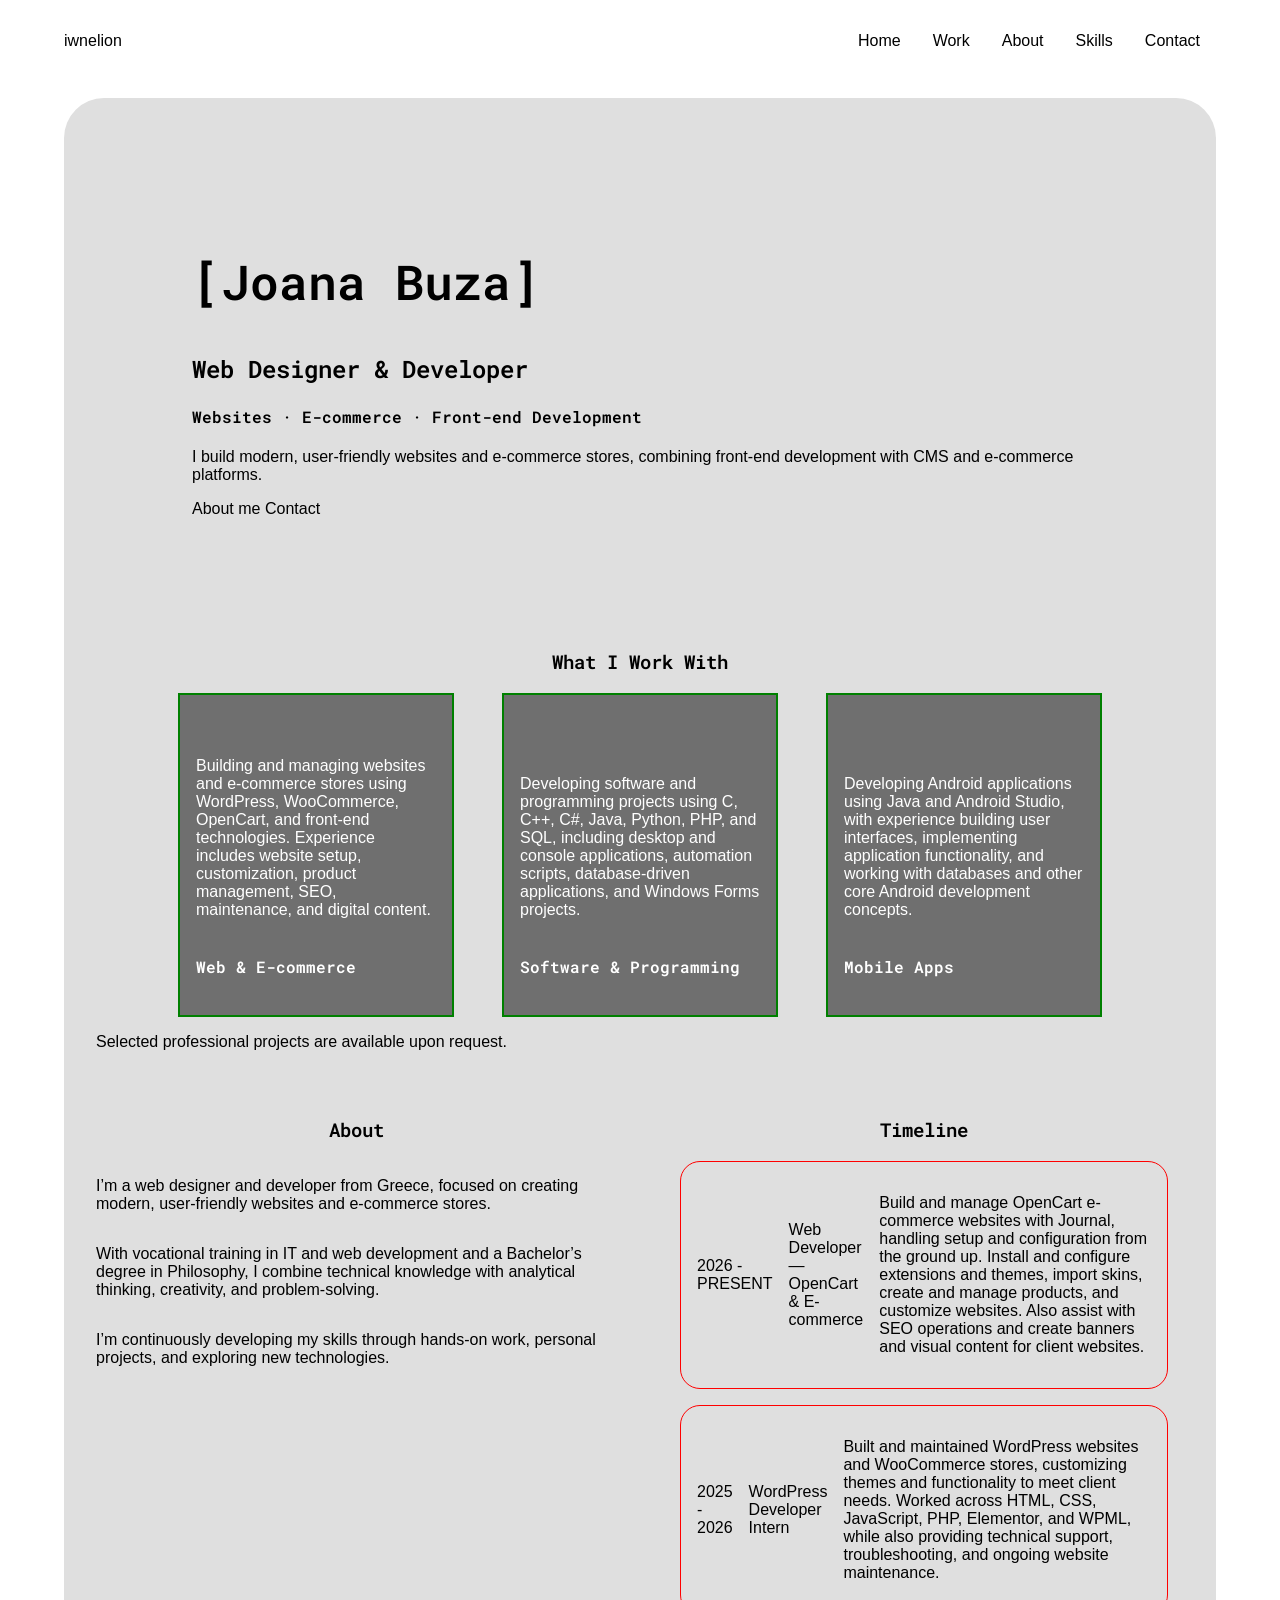
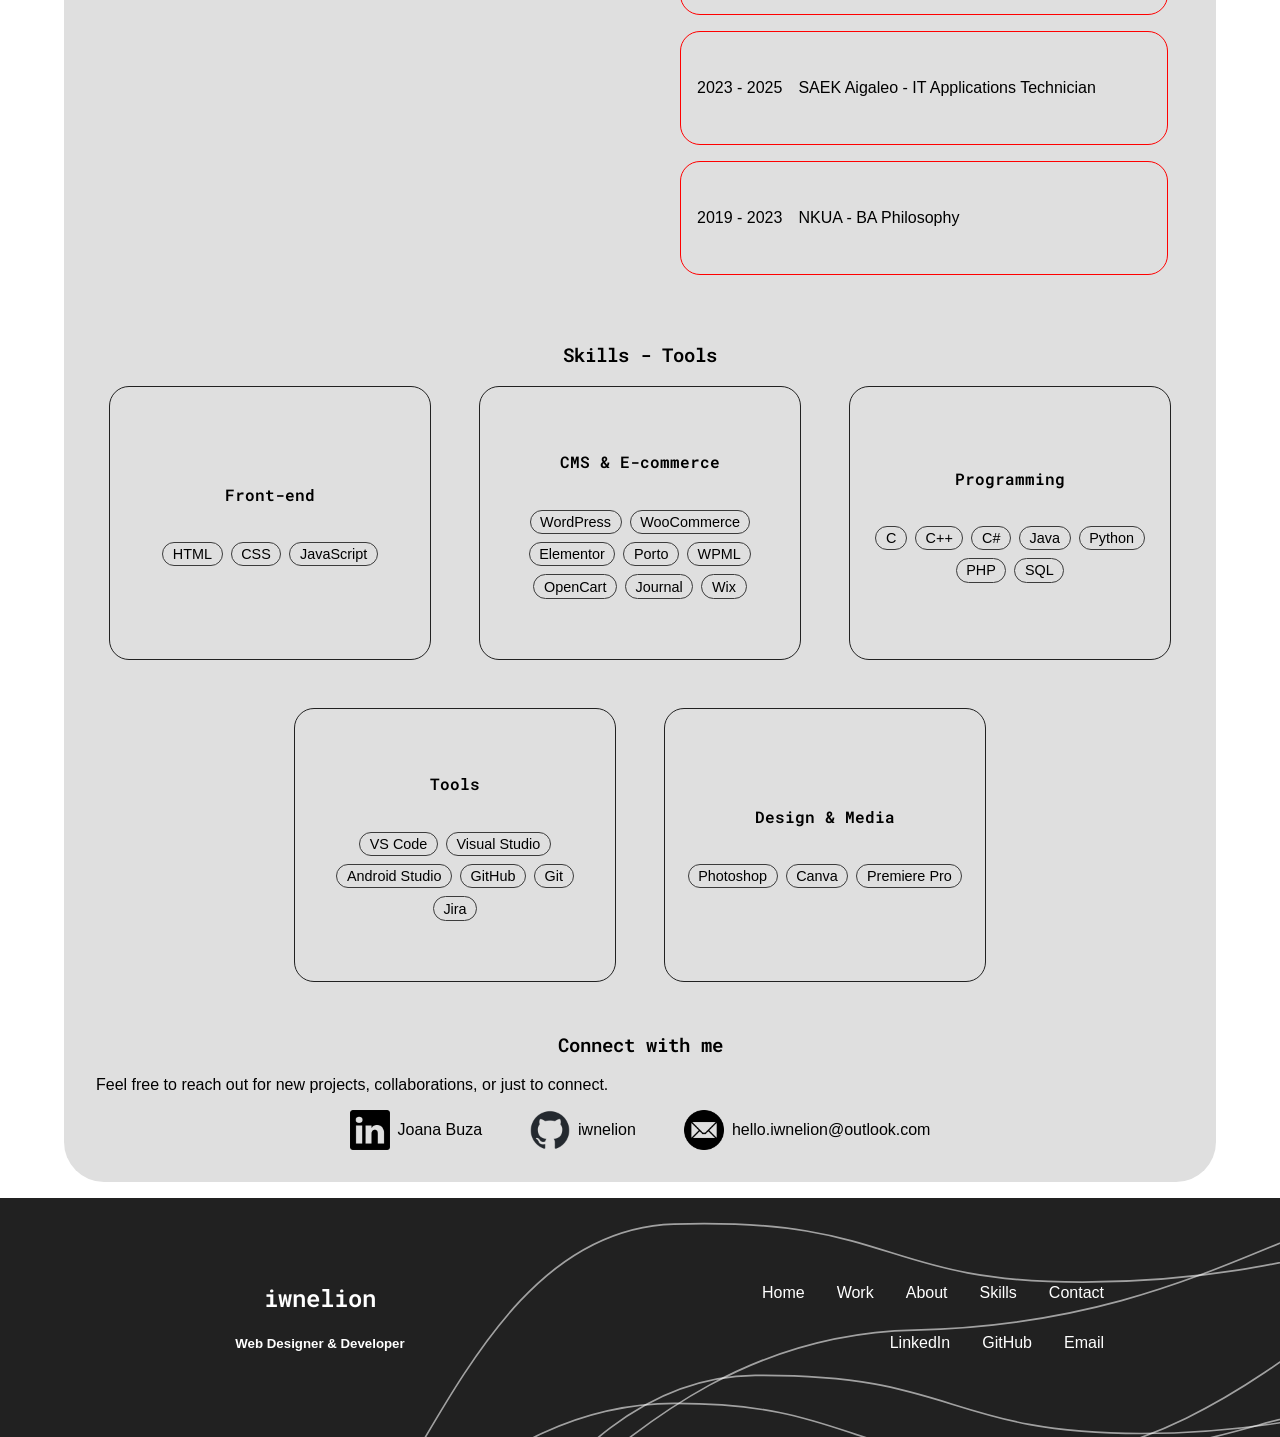
==== commit e35620a4: "changed the hero buttons to just a tags" ====
--- a/index.html
+++ b/index.html
@@ -29,8 +29,8 @@
             <h2>Web Designer & Developer</h2>
             <h4>Websites · E-commerce · Front-end Development</h4>
             <p>I build modern, user-friendly websites and e-commerce stores, combining front-end development with CMS and e-commerce platforms.</p>
-            <a href="#about"><button>About me</button></a>
-            <a href="#contact"><button>Contact</button></a>
+            <a href="#about" class="hero-btn">About me</a>
+            <a href="#contact" class="hero-btn">Contact</a>
         </section>
 
         <section id="work">
--- a/styles.css
+++ b/styles.css
@@ -222,29 +222,4 @@
 }
 footer a{
     color: var(--white-bckgr);
-}
-
-/* web-frontend - cards */
-.project-card{
-    background-color: white;
-    border: 1px solid gray;
-    border-radius: 40px;
-    padding: 2rem;
-    display: flex;
-    flex-direction: column;
-    justify-content: space-between;
-    min-height: 300px;
-}
-.project-card .project-type{
-    text-align: right;
-}
-.project-card h3{
-    text-align: left;
-}
-.project-card .tech-pill{
-    padding: 0.2rem 0.6rem;
-    border: 1px solid rgb(60, 60, 60);
-    margin: auto 0.2rem;
-    border-radius: 999px;
-    font-size: 0.5rem;
 }
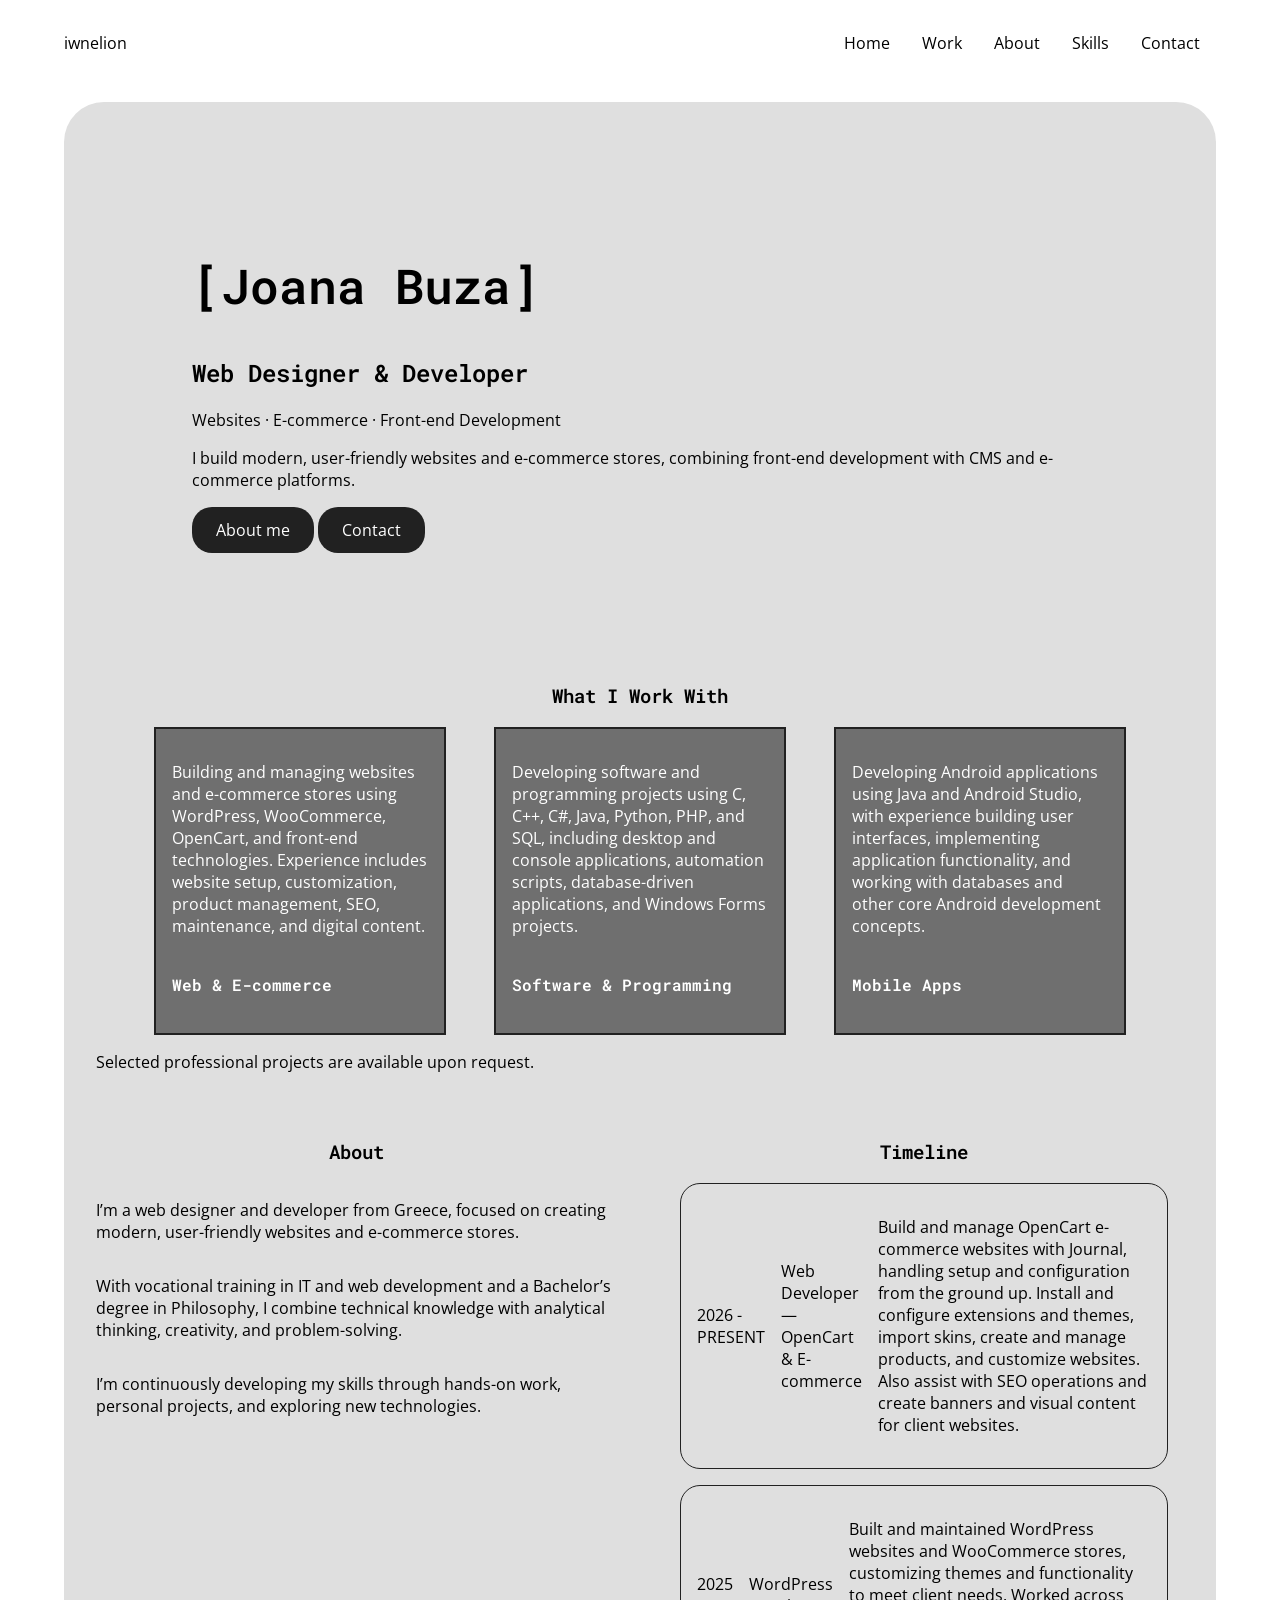
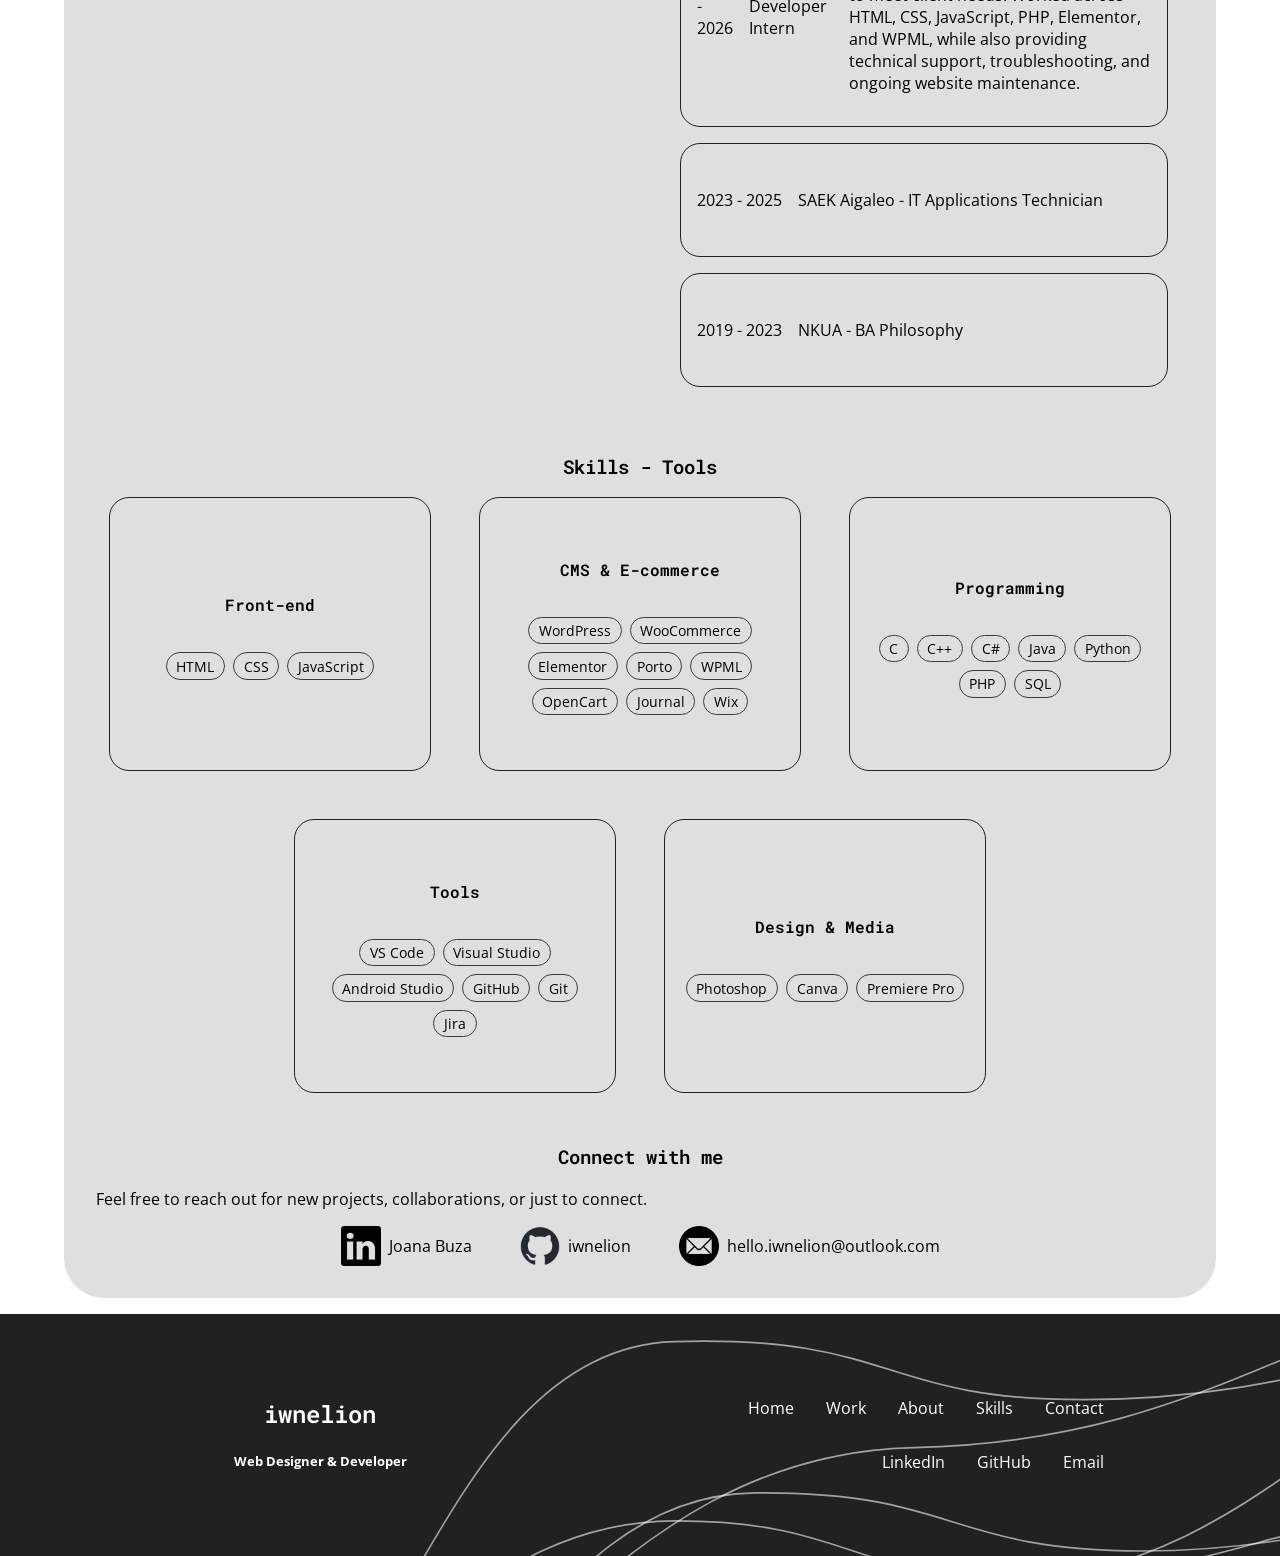
==== commit 337a1144: "added the sheets for open sans font" ====
--- a/index.html
+++ b/index.html
@@ -5,16 +5,21 @@
     <meta name="viewport" content="width=device-width, initial-scale=1.0">
     <title>iwnelion</title>
     <link rel="stylesheet" href="styles.css">
+    <!-- open sans font -->
+    <link rel="preconnect" href="https://fonts.googleapis.com">
+    <link rel="preconnect" href="https://fonts.gstatic.com" crossorigin>
+    <link href="https://fonts.googleapis.com/css2?family=Open+Sans:wght@400;500;600;700&family=Roboto+Mono:wght@400;500;600;700&display=swap" rel="stylesheet">
+    <!-- roboto font -->
     <link rel="preconnect" href="https://fonts.googleapis.com">
     <link rel="preconnect" href="https://fonts.gstatic.com" crossorigin>
     <link href="https://fonts.googleapis.com/css2?family=Roboto+Mono:ital,wght@0,100..700;1,100..700&display=swap" rel="stylesheet">
 </head>
 <body>
     <header>
-            <a href="index.html">iwnelion</a>
+            <a href="/">iwnelion</a>
             <nav>
                 <ul>
-                    <li><a href="index.html">Home</a></li>
+                    <li><a href="#hero">Home</a></li>
                     <li><a href="#work">Work</a></li>
                     <li><a href="#about">About</a></li>
                     <li><a href="#skills">Skills</a></li>
@@ -27,7 +32,7 @@
             <!-- hero -->
             <h1>[Joana Buza]</h1>
             <h2>Web Designer & Developer</h2>
-            <h4>Websites · E-commerce · Front-end Development</h4>
+            <p>Websites · E-commerce · Front-end Development</p>
             <p>I build modern, user-friendly websites and e-commerce stores, combining front-end development with CMS and e-commerce platforms.</p>
             <a href="#about" class="hero-btn">About me</a>
             <a href="#contact" class="hero-btn">Contact</a>
--- a/styles.css
+++ b/styles.css
@@ -1,7 +1,7 @@
 /* variables */
 :root{
     --white-bckgr: #fff; 
-    --skills-cards-bckgr: rgb(33, 33, 33);
+    --dark-gray: rgb(33, 33, 33);
 }
 
 /* global */
@@ -60,6 +60,14 @@
 #hero h2{
     font-size: 1.5rem;
 }
+.hero-btn {
+    display: inline-block;
+    padding: 0.75rem 1.5rem;
+    border-radius: 20px;
+    background-color: var(--dark-gray);
+    color: var(--white-bckgr);
+    text-decoration: none;
+}
 
 /* home - work */
 #work #work-box{
@@ -70,7 +78,7 @@
     gap: 3rem;
 }
 .work-cat{
-    border: 2px solid green;
+    border: 2px solid var(--dark-gray);
     flex-basis: 15rem;
     padding: 1rem;
     display: flex;
@@ -79,8 +87,8 @@
     background-image: url(https://placecats.com/400/400);
     background-repeat: no-repeat;
     background-position: center;
-    min-height: 18rem;
-    min-width: 14rem;
+    min-height: 14rem;
+    min-width: 16rem;
     color: var(--white-bckgr);
     position: relative;
     overflow: hidden;
@@ -114,7 +122,7 @@
     display: flex;
     gap: 1rem;
     flex-wrap: nowrap;
-    border: 1px solid red;
+    border: 1px solid var(--dark-gray);
     border-radius: 20px;
     min-height: 5rem;
     max-width: 30rem;
@@ -132,7 +140,7 @@
     gap: 3rem;
 }
 .skill-category{
-    border: 1px solid var(--skills-cards-bckgr);
+    border: 1px solid var(--dark-gray);
     flex: 0 1 18rem;
     min-height: 15rem;
     display: flex;
@@ -144,7 +152,7 @@
     padding: 1rem;
 }
 .skill-category:hover{
-    background-color: var(--skills-cards-bckgr);
+    background-color: var(--dark-gray);
     color: var(--white-bckgr);
     
 }
@@ -162,7 +170,7 @@
 }
 .tools span:hover{
     background-color: var(--white-bckgr);
-    color: var(--skills-cards-bckgr);
+    color: var(--dark-gray);
 }
 
 /* home - contact */
@@ -186,7 +194,7 @@
     display: flex;
     flex-direction: row;
     align-items: center;
-    background-color: var(--skills-cards-bckgr);
+    background-color: var(--dark-gray);
     background-image: url(imgs/Curve_Line_2.svg);
     background-position: center;
     background-size: cover;
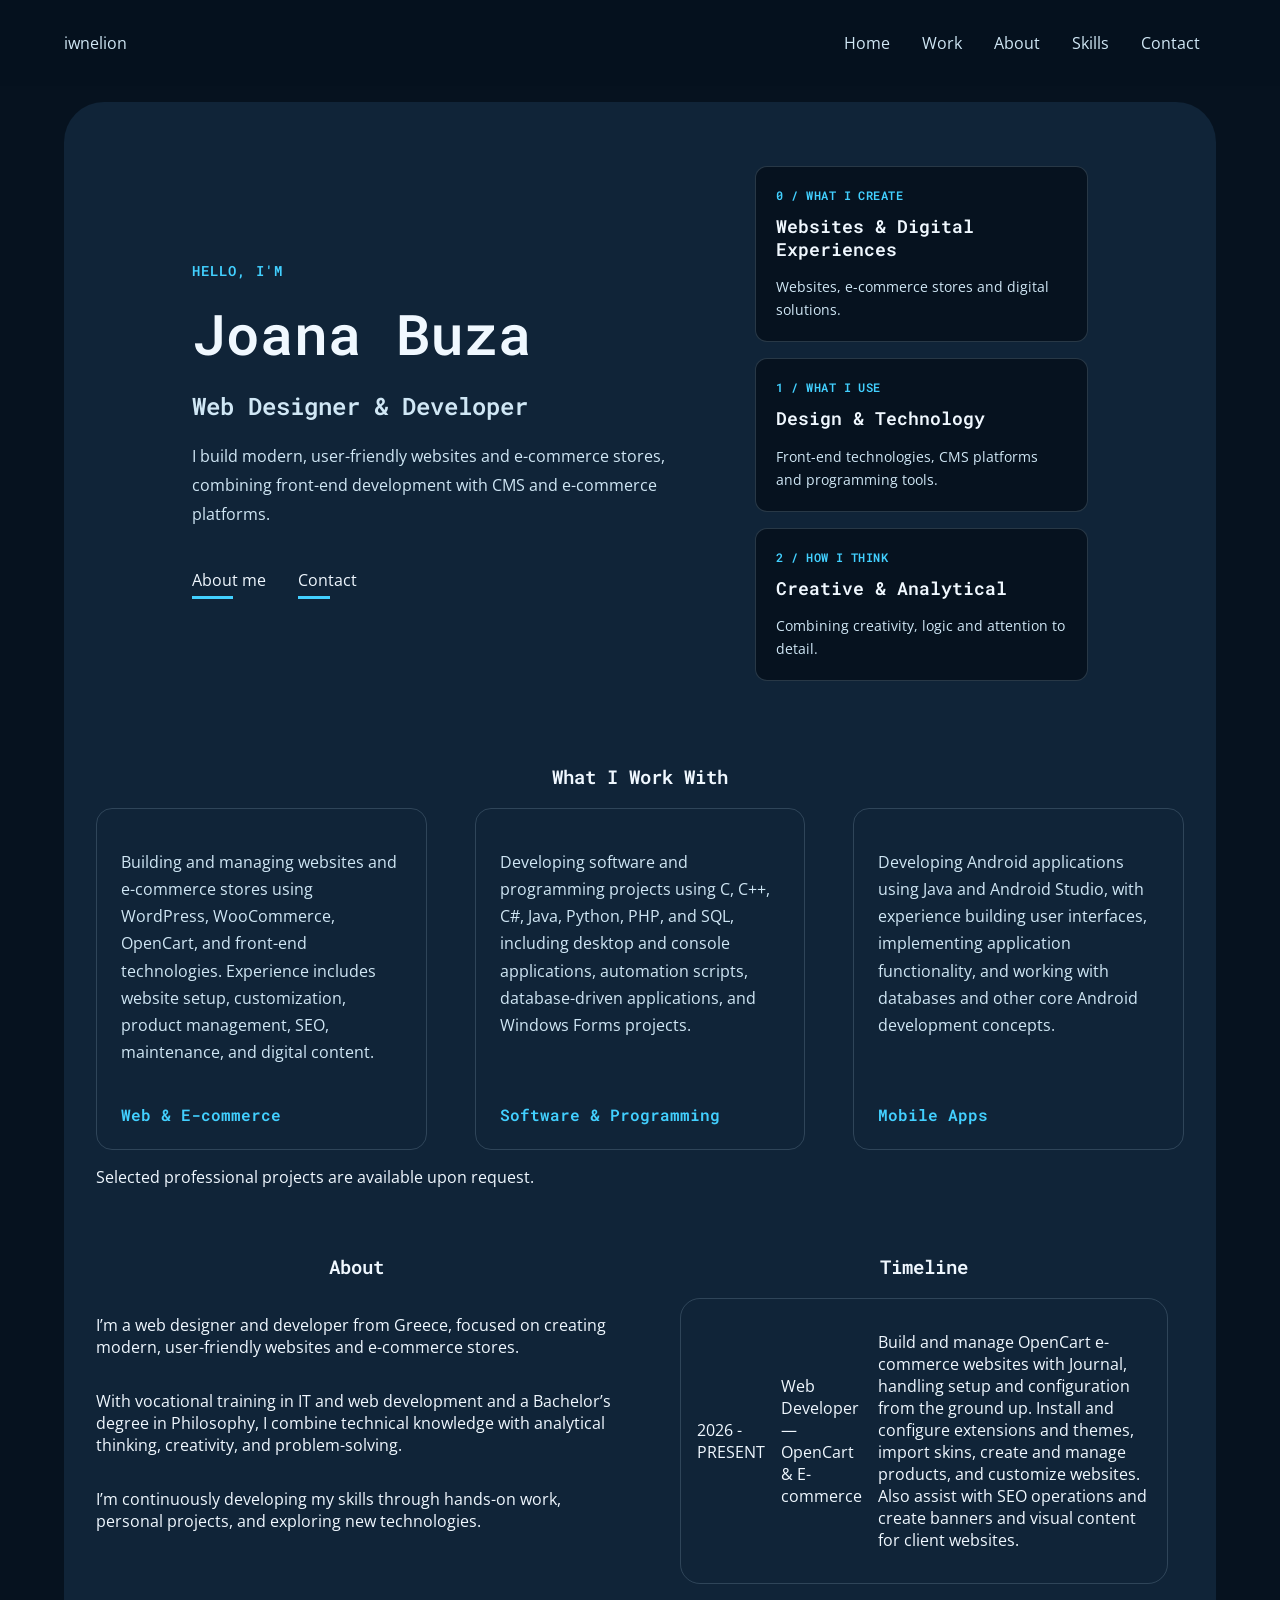
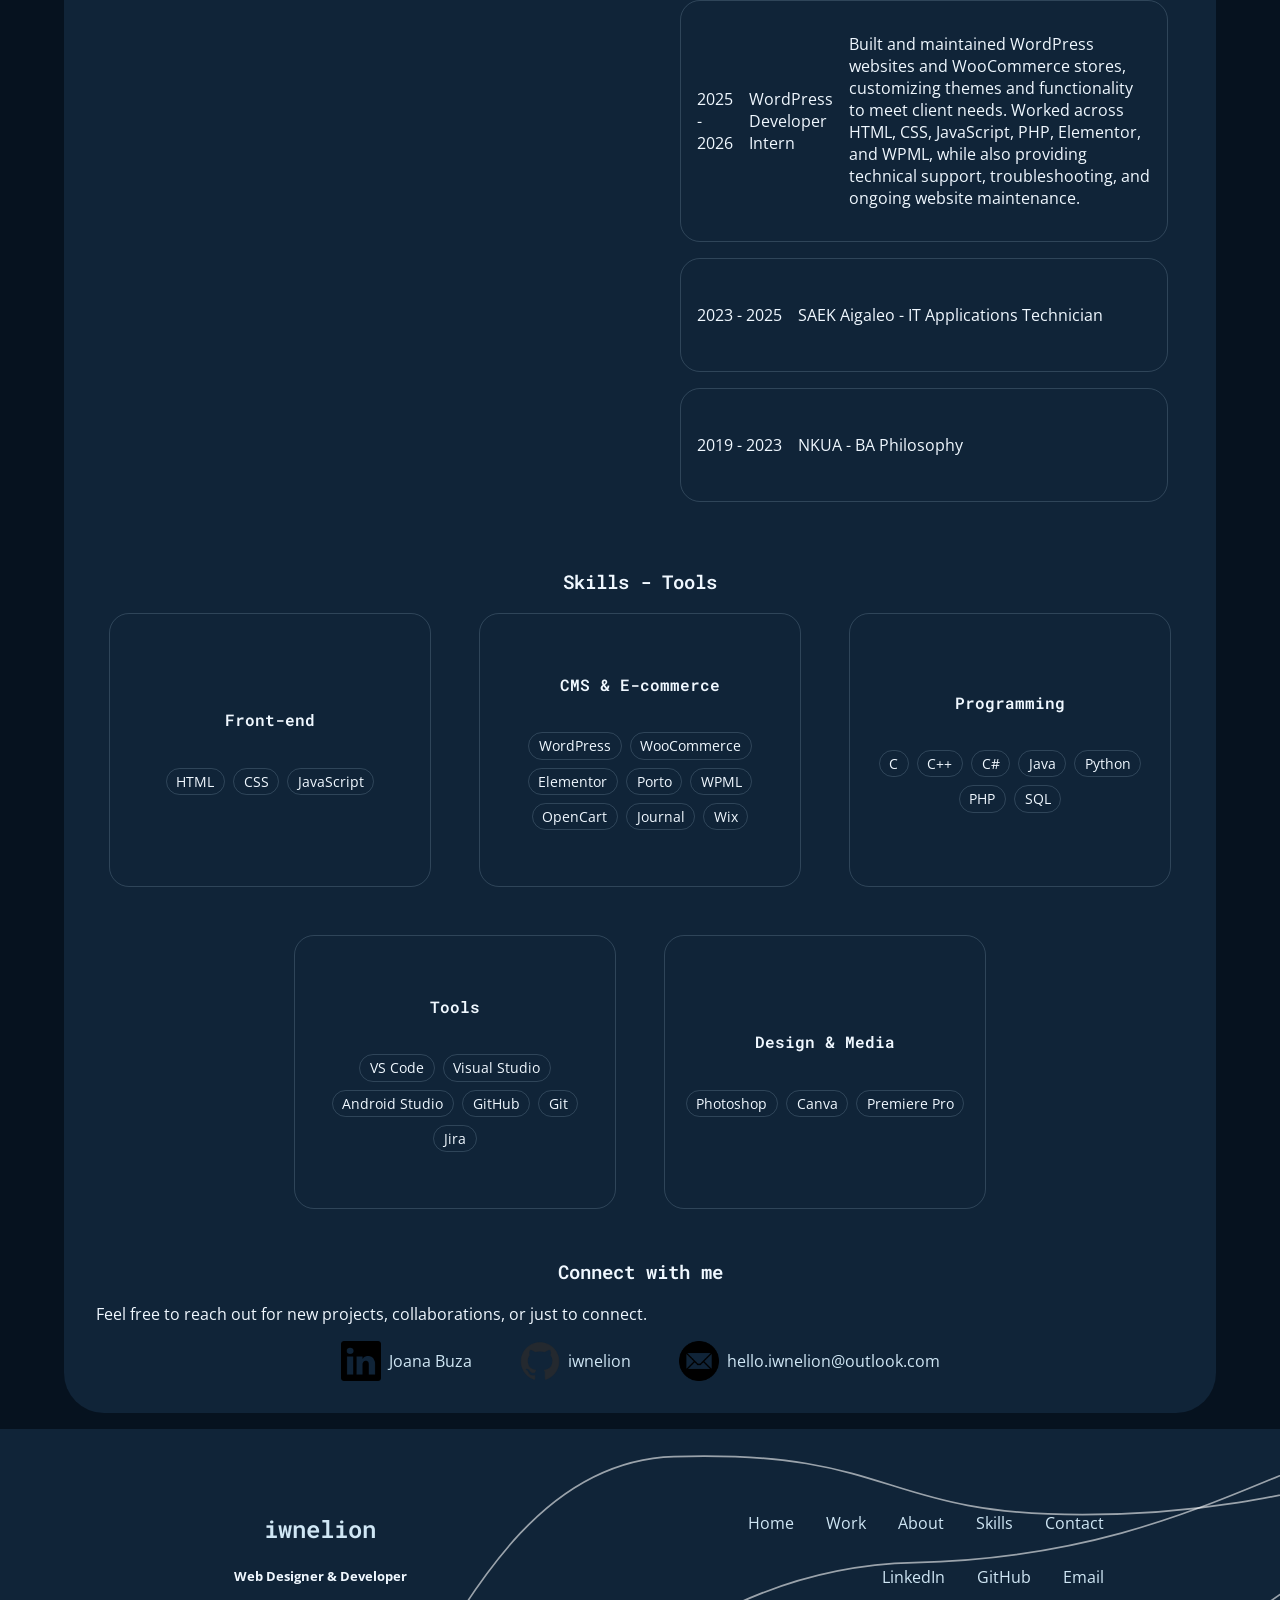
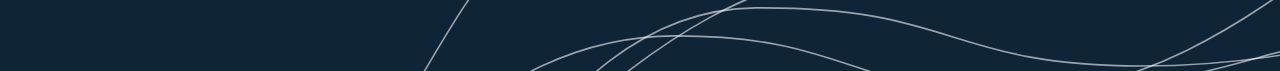
==== commit e8ef8215: "redesign hero section with two-column layout and interactive focus cards" ====
--- a/index.html
+++ b/index.html
@@ -29,14 +29,41 @@
     </header>
     <div class="page">
         <section id="hero">
-            <!-- hero -->
-            <h1>[Joana Buza]</h1>
-            <h2>Web Designer & Developer</h2>
-            <p>Websites · E-commerce · Front-end Development</p>
-            <p>I build modern, user-friendly websites and e-commerce stores, combining front-end development with CMS and e-commerce platforms.</p>
-            <a href="#about" class="hero-btn">About me</a>
-            <a href="#contact" class="hero-btn">Contact</a>
-        </section>
+            <div id="hero-intro">
+                <p class="hero-label">HELLO, I'M</p>
+                <h1>Joana Buza</h1>
+                <h2>Web Designer & Developer</h2>
+                <p class="hero-description">
+                    I build modern, user-friendly websites and e-commerce stores,
+                    combining front-end development with CMS and e-commerce platforms.
+                </p>
+                <div id="hero-links">
+                    <a href="#about" class="hero-btn">About me</a>
+                    <a href="#contact" class="hero-btn">Contact</a>
+                </div>
+            </div>
+
+            <div id="hero-focus">
+                <div class="hero-focus-card">
+                    <p class="focus-label">0 / WHAT I CREATE</p>
+                    <h3>Websites & Digital Experiences</h3>
+                    <p>Websites, e-commerce stores and digital solutions.</p>
+                </div>
+
+                <div class="hero-focus-card">
+                    <p class="focus-label">1 / WHAT I USE</p>
+                    <h3>Design & Technology</h3>
+                    <p>Front-end technologies, CMS platforms and programming tools.</p>
+                </div>
+
+                <div class="hero-focus-card">
+                    <p class="focus-label">2 / HOW I THINK</p>
+                    <h3>Creative & Analytical</h3>
+                    <p>Combining creativity, logic and attention to detail.</p>
+                </div>
+            </div>
+        </section>
+
 
         <section id="work">
             <!-- areas of work -->
--- a/styles.css
+++ b/styles.css
@@ -1,19 +1,49 @@
 /* variables */
-:root{
-    --white-bckgr: #fff; 
-    --dark-gray: rgb(33, 33, 33);
+:root {
+    /* backgrounds */
+    --color-bg: #06121F;
+    --color-surface: #102438;
+    --color-surface-hover: #18334A;
+
+    /* brand */
+    --color-primary: #0866E8;
+    --color-accent: #42D0FF;
+
+    /* text */
+    --color-text: #F0F8FF;
+    --color-muted: #D0E7F5;
+    --color-text-inverse: #06121F;
+
+    /* borders */
+    --color-border: rgba(141, 169, 189, 0.25);
+
+    /* overlays */
+    --color-overlay: rgba(0, 0, 0, 0.5);
+    --color-header-bg: rgba(6, 18, 31, 0.85);
+
+    /* interactive elements */
+    --color-link: var(--color-muted);
+    --color-link-hover: var(--color-accent);
+    --color-button-bg: var(--color-primary);
+    --color-button-text: var(--color-text);
+    --color-button-hover: var(--color-accent);
+
+    /* effects */
+    --transition-fast: 0.25s ease;
 }
 
 /* global */
 body{
     font-family: 'Open Sans', sans-serif;
     margin: 0;
+    background-color: var(--color-bg);
+    color: var(--color-text);
 }
 .page{
     margin: 1rem 4rem;
     padding: 1rem 2rem;
     border-radius: 40px;
-    background-color: #dfdfdf;
+    background-color: var(--color-surface);
 }
 h1, h2, h3, h4{
     font-family: 'Roboto Mono', sans-serif;
@@ -24,7 +54,11 @@
 }
 a{
     text-decoration: none;
-    color: #000;
+    color: var(--color-link);
+    transition: color var(--transition-fast);
+}
+a:hover {
+    color: var(--color-link-hover);
 }
 #work, #about, #skills, #contact{
     padding: 1rem 0;
@@ -33,6 +67,12 @@
 /* header */
 header{
     padding: 1rem 4rem;
+    position: sticky;
+    top: 0;
+    z-index: 1000;
+    background-color: var(--color-header-bg);
+    backdrop-filter: blur(12px);
+    -webkit-backdrop-filter: blur(12px);
 }
 header, nav ul{
     display: flex;
@@ -51,96 +91,210 @@
 }
 
 /* home - hero */
-#hero{
-    padding: 6rem;
-}
-#hero h1{
-    font-size: 3rem;
-}
-#hero h2{
+#hero {
+    display: grid;
+    grid-template-columns: 1.2fr 0.8fr;
+    align-items: center;
+    gap: 4rem;
+    padding: 3rem 6rem;
+}
+
+#hero-intro {
+    max-width: 38rem;
+}
+
+.hero-label {
+    color: var(--color-accent);
+    font-family: 'Roboto Mono', monospace;
+    font-size: 0.85rem;
+    font-weight: 600;
+    letter-spacing: 0.08em;
+}
+
+#hero h1 {
+    font-size: 3.5rem;
+    color: var(--color-text);
+    margin: 1rem 0;
+}
+
+#hero h2 {
     font-size: 1.5rem;
-}
+    color: var(--color-muted);
+}
+
+.hero-description {
+    color: var(--color-muted);
+    line-height: 1.8;
+    max-width: 34rem;
+}
+
+#hero-links {
+    display: flex;
+    gap: 2rem;
+    margin-top: 2rem;
+}
+
+/* hero buttons */
 .hero-btn {
     display: inline-block;
-    padding: 0.75rem 1.5rem;
-    border-radius: 20px;
-    background-color: var(--dark-gray);
-    color: var(--white-bckgr);
+    position: relative;
+    padding: 0.5rem 0;
+    color: var(--color-text);
     text-decoration: none;
 }
 
+.hero-btn::after {
+    content: "";
+    position: absolute;
+    left: 0;
+    bottom: 0;
+    width: 55%;
+    height: 3px;
+    background-color: var(--color-accent);
+    transition: width var(--transition-fast);
+}
+
+.hero-btn:hover {
+    color: var(--color-text);
+}
+
+.hero-btn:hover::after {
+    width: 100%;
+}
+
+/* hero - focus cards */
+#hero-focus {
+    display: flex;
+    flex-direction: column;
+    gap: 1rem;
+}
+
+.hero-focus-card {
+    background-color: var(--color-bg);
+    border: 1px solid var(--color-border);
+    border-radius: 12px;
+    padding: 1.25rem;
+    transition: background-color var(--transition-fast),
+                border-color var(--transition-fast),
+                transform var(--transition-fast);
+}
+
+.hero-focus-card:hover {
+    background-color: #18334A;
+    border-color: var(--color-accent);
+    transform: translateX(3px);
+}
+
+.hero-focus-card .focus-label {
+    color: var(--color-accent);
+    font-family: 'Roboto Mono', monospace;
+    font-size: 0.75rem;
+    font-weight: 600;
+    letter-spacing: 0.04em;
+    margin-top: 0;
+}
+
+.hero-focus-card h3 {
+    color: var(--color-text);
+    font-size: 1.1rem;
+    text-align: left;
+    margin: 0.75rem 0;
+}
+
+.hero-focus-card p:last-child {
+    color: var(--color-muted);
+    font-size: 0.9rem;
+    line-height: 1.6;
+    margin-bottom: 0;
+}
+
+
 /* home - work */
-#work #work-box{
+#work #work-box {
     display: flex;
     flex-direction: row;
     flex-wrap: wrap;
     justify-content: center;
     gap: 3rem;
 }
-.work-cat{
-    border: 2px solid var(--dark-gray);
-    flex-basis: 15rem;
-    padding: 1rem;
+
+.work-cat {
+    border: 1px solid var(--color-border);
+    flex: 1 1 15rem;
+    padding: 1.5rem;
     display: flex;
     flex-direction: column;
-    justify-content: flex-end;
-    background-image: url(https://placecats.com/400/400);
-    background-repeat: no-repeat;
-    background-position: center;
+    justify-content: space-between;
     min-height: 14rem;
-    min-width: 16rem;
-    color: var(--white-bckgr);
-    position: relative;
-    overflow: hidden;
-}
-.work-cat::before {
-    content: "";
-    position: absolute;
-    inset: 0;
-    background: rgba(0, 0, 0, 0.5);
-    z-index: 0;
-}
-.work-cat > * {
-    position: relative;
-    z-index: 1;
+    color: var(--color-text);
+    border-radius: 16px;
+    transition: border-color var(--transition-fast),
+                background-color var(--transition-fast);
+}
+
+/* work card typography */
+.work-cat p {
+    color: var(--color-muted);
+    line-height: 1.7;
+}
+
+.work-cat h4 {
+    color: var(--color-accent);
+    margin-bottom: 0;
+}
+
+.work-cat:hover {
+    border-color: var(--color-accent);
+    background-color: var(--color-surface-hover);
 }
 
 /* home - about */
-#about{
+#about {
     display: flex;
     gap: 3rem;
 }
-#about-txt{
+
+#about-txt {
     display: flex;
     flex-direction: column;
     flex: 1;
 }
-#timeline{
+
+#timeline {
     flex: 1;
 }
-.exp-line{
+
+.exp-line {
     display: flex;
     gap: 1rem;
     flex-wrap: nowrap;
-    border: 1px solid var(--dark-gray);
+    border: 1px solid var(--color-border);
     border-radius: 20px;
     min-height: 5rem;
     max-width: 30rem;
     padding: 1rem;
     margin: 1rem;
     align-items: center;
+    transition: border-color var(--transition-fast),
+                background-color var(--transition-fast);
+}
+
+.exp-line:hover {
+    border-color: var(--color-accent);
+    background-color: var(--color-surface-hover);
 }
 
 /* home - skills */
-#skills-grid{
+#skills-grid {
     display: flex;
     flex-direction: row;
     flex-wrap: wrap;
     justify-content: center;
     gap: 3rem;
 }
-.skill-category{
-    border: 1px solid var(--dark-gray);
+
+.skill-category {
+    border: 1px solid var(--color-border);
     flex: 0 1 18rem;
     min-height: 15rem;
     display: flex;
@@ -150,84 +304,120 @@
     text-align: center;
     border-radius: 20px;
     padding: 1rem;
-}
-.skill-category:hover{
-    background-color: var(--dark-gray);
-    color: var(--white-bckgr);
-    
-}
-.tools{
+    transition: background-color var(--transition-fast),
+                border-color var(--transition-fast),
+                color var(--transition-fast);
+}
+
+.skill-category:hover {
+    background-color: var(--color-surface-hover);
+    border-color: var(--color-accent);
+    color: var(--color-text);
+}
+
+.tools {
     display: flex;
     flex-wrap: wrap;
     gap: 0.5rem;
     justify-content: center;
 }
-.tools span{
+
+.tools span {
     padding: 0.2rem 0.6rem;
-    border: 1px solid rgb(60, 60, 60);
+    border: 1px solid var(--color-border);
     border-radius: 999px;
     font-size: 0.9rem;
-}
-.tools span:hover{
-    background-color: var(--white-bckgr);
-    color: var(--dark-gray);
+    transition: background-color var(--transition-fast),
+                color var(--transition-fast),
+                border-color var(--transition-fast);
+}
+
+.tools span:hover {
+    background-color: var(--color-accent);
+    border-color: var(--color-accent);
+    color: var(--color-text-inverse);
 }
 
 /* home - contact */
-#connect{
+#connect {
     display: flex;
     justify-content: center;
     gap: 3rem;
 }
-#connect img{
+
+#connect img {
     width: 40px;
     height: auto;
 }
-.icon-box{
+
+.icon-box {
     display: inline-flex;
     align-items: center;
     gap: 0.5rem;
 }
 
+.icon-box a {
+    color: var(--color-muted);
+    transition: color var(--transition-fast);
+}
+
+.icon-box a:hover {
+    color: var(--color-accent);
+}
+
 /* footer */
-footer{
+footer {
     display: flex;
     flex-direction: row;
     align-items: center;
-    background-color: var(--dark-gray);
+    background-color: var(--color-surface);
     background-image: url(imgs/Curve_Line_2.svg);
     background-position: center;
     background-size: cover;
     background-repeat: no-repeat;
     padding: 4rem 10rem;
-    color: var(--white-bckgr);
+    color: var(--color-text);
     justify-content: space-between;
 }
-.footer-col{
+
+.footer-col {
     display: flex;
     flex-direction: column;
     justify-content: space-between;
     align-items: center;
 }
-#info{
+
+#info {
     text-align: center;
 }
-#footer-menu ul, #handles ul{
+
+#footer-menu ul,
+#handles ul {
     display: flex;
     flex-direction: row;
     justify-content: space-between;
 }
-#footer-menu ul a, #handles ul a{
+
+#footer-menu ul a,
+#handles ul a {
     text-align: right;
 }
-.footer-col:first-child{
+
+.footer-col:first-child {
     flex: 1;
 }
-.footer-col:last-child{
+
+.footer-col:last-child {
     flex: 2;
     align-items: flex-end;
     text-align: right;
 }
-footer a{
-    color: var(--white-bckgr);
+
+footer a {
+    color: var(--color-muted);
+    transition: color var(--transition-fast);
+}
+
+footer a:hover {
+    color: var(--color-accent);
 }
